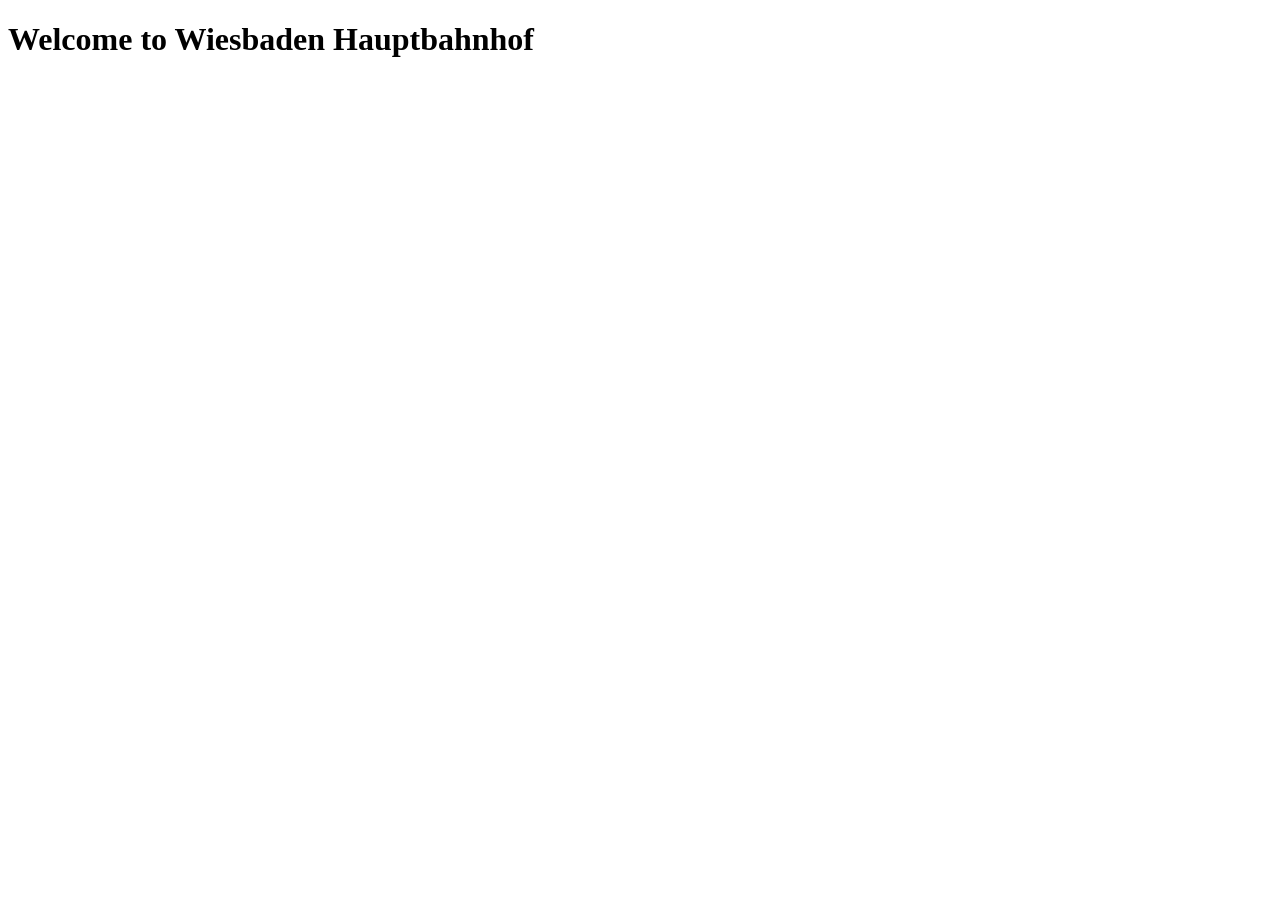
==== index.html @ 52227648 "Dateien" ====
<!DOCTYPE html>
<html lang="en">
<head>
    <meta charset="UTF-8">
    <meta name="viewport" content="width=device-width, initial-scale=1.0">
    <title>Document</title>
</head>
<body>
    <h1>Welcome to Wiesbaden Hauptbahnhof</h1>
</body>
</html>
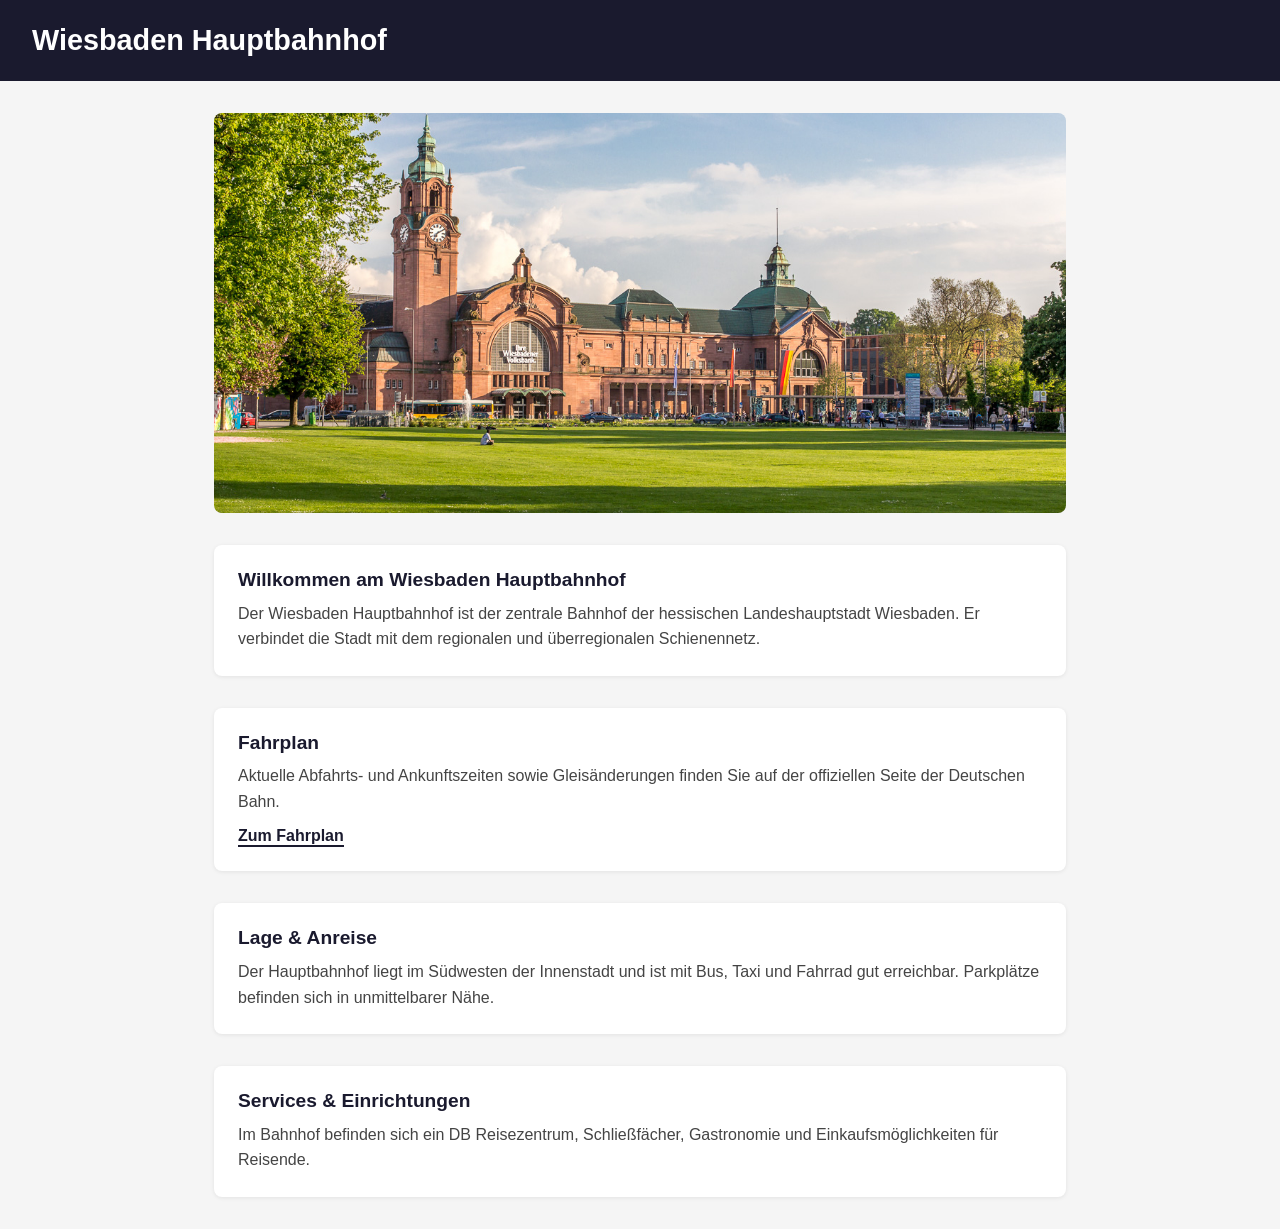
==== commit 541bcb5f: "Struktur, Bild und Styling ergänzt - index.html: Bild eingebunden, saubere Sections, deutsche Texte " ====
--- a/index.html
+++ b/index.html
@@ -1,11 +1,46 @@
 <!DOCTYPE html>
-<html lang="en">
+<html lang="de">
 <head>
     <meta charset="UTF-8">
     <meta name="viewport" content="width=device-width, initial-scale=1.0">
-    <title>Document</title>
+    <title>Wiesbaden Hauptbahnhof</title>
+    <link rel="stylesheet" href="style.css">
 </head>
 <body>
-    <h1>Welcome to Wiesbaden Hauptbahnhof</h1>
+
+    <header>
+        <h1>Wiesbaden Hauptbahnhof</h1>
+    </header>
+
+    <main>
+
+        <section class="hero">
+            <img src="img/BD-HauptbahnhofWiesbaden-20130507-IMG_1754.jpg" alt="Wiesbaden Hauptbahnhof">
+        </section>
+
+        <section class="intro">
+            <h2>Willkommen am Wiesbaden Hauptbahnhof</h2>
+            <p>Der Wiesbaden Hauptbahnhof ist der zentrale Bahnhof der hessischen Landeshauptstadt Wiesbaden. Er verbindet die Stadt mit dem regionalen und überregionalen Schienennetz.</p>
+        </section>
+
+        <section class="info">
+            <h2>Fahrplan</h2>
+            <p>Aktuelle Abfahrts- und Ankunftszeiten sowie Gleisänderungen finden Sie auf der offiziellen Seite der Deutschen Bahn.</p>
+            <a href="https://www.bahn.de">Zum Fahrplan</a>
+        </section>
+
+        <section class="info">
+            <h2>Lage &amp; Anreise</h2>
+            <p>Der Hauptbahnhof liegt im Südwesten der Innenstadt und ist mit Bus, Taxi und Fahrrad gut erreichbar. Parkplätze befinden sich in unmittelbarer Nähe.</p>
+        </section>
+
+        <section class="info">
+            <h2>Services &amp; Einrichtungen</h2>
+            <p>Im Bahnhof befinden sich ein DB Reisezentrum, Schließfächer, Gastronomie und Einkaufsmöglichkeiten für Reisende.</p>
+        </section>
+
+    </main>
+
+    <script src="script.js"></script>
 </body>
-</html>+</html>
--- a/style.css
+++ b/style.css
@@ -0,0 +1,81 @@
+* {
+    margin: 0;
+    padding: 0;
+    box-sizing: border-box;
+}
+
+body {
+    font-family: sans-serif;
+    color: #222;
+    background: #f5f5f5;
+}
+
+header {
+    background: #1a1a2e;
+    color: white;
+    padding: 1.5rem 2rem;
+}
+
+header h1 {
+    font-size: 1.8rem;
+    font-weight: 600;
+}
+
+main {
+    max-width: 900px;
+    margin: 2rem auto;
+    padding: 0 1.5rem;
+    display: flex;
+    flex-direction: column;
+    gap: 2rem;
+}
+
+.hero img {
+    width: 100%;
+    height: 400px;
+    object-fit: cover;
+    border-radius: 8px;
+    display: block;
+}
+
+section.intro,
+section.info {
+    background: white;
+    padding: 1.5rem;
+    border-radius: 8px;
+    box-shadow: 0 1px 4px rgba(0,0,0,0.08);
+}
+
+section h2 {
+    font-size: 1.2rem;
+    margin-bottom: 0.6rem;
+    color: #1a1a2e;
+}
+
+section p {
+    line-height: 1.6;
+    color: #444;
+}
+
+section a {
+    display: inline-block;
+    margin-top: 0.8rem;
+    color: #1a1a2e;
+    font-weight: 600;
+    text-decoration: none;
+    border-bottom: 2px solid #1a1a2e;
+}
+
+section a:hover {
+    opacity: 0.7;
+}
+
+@media (max-width: 600px) {
+    .hero img {
+        height: 220px;
+    }
+
+    header h1 {
+        font-size: 1.3rem;
+    }
+}
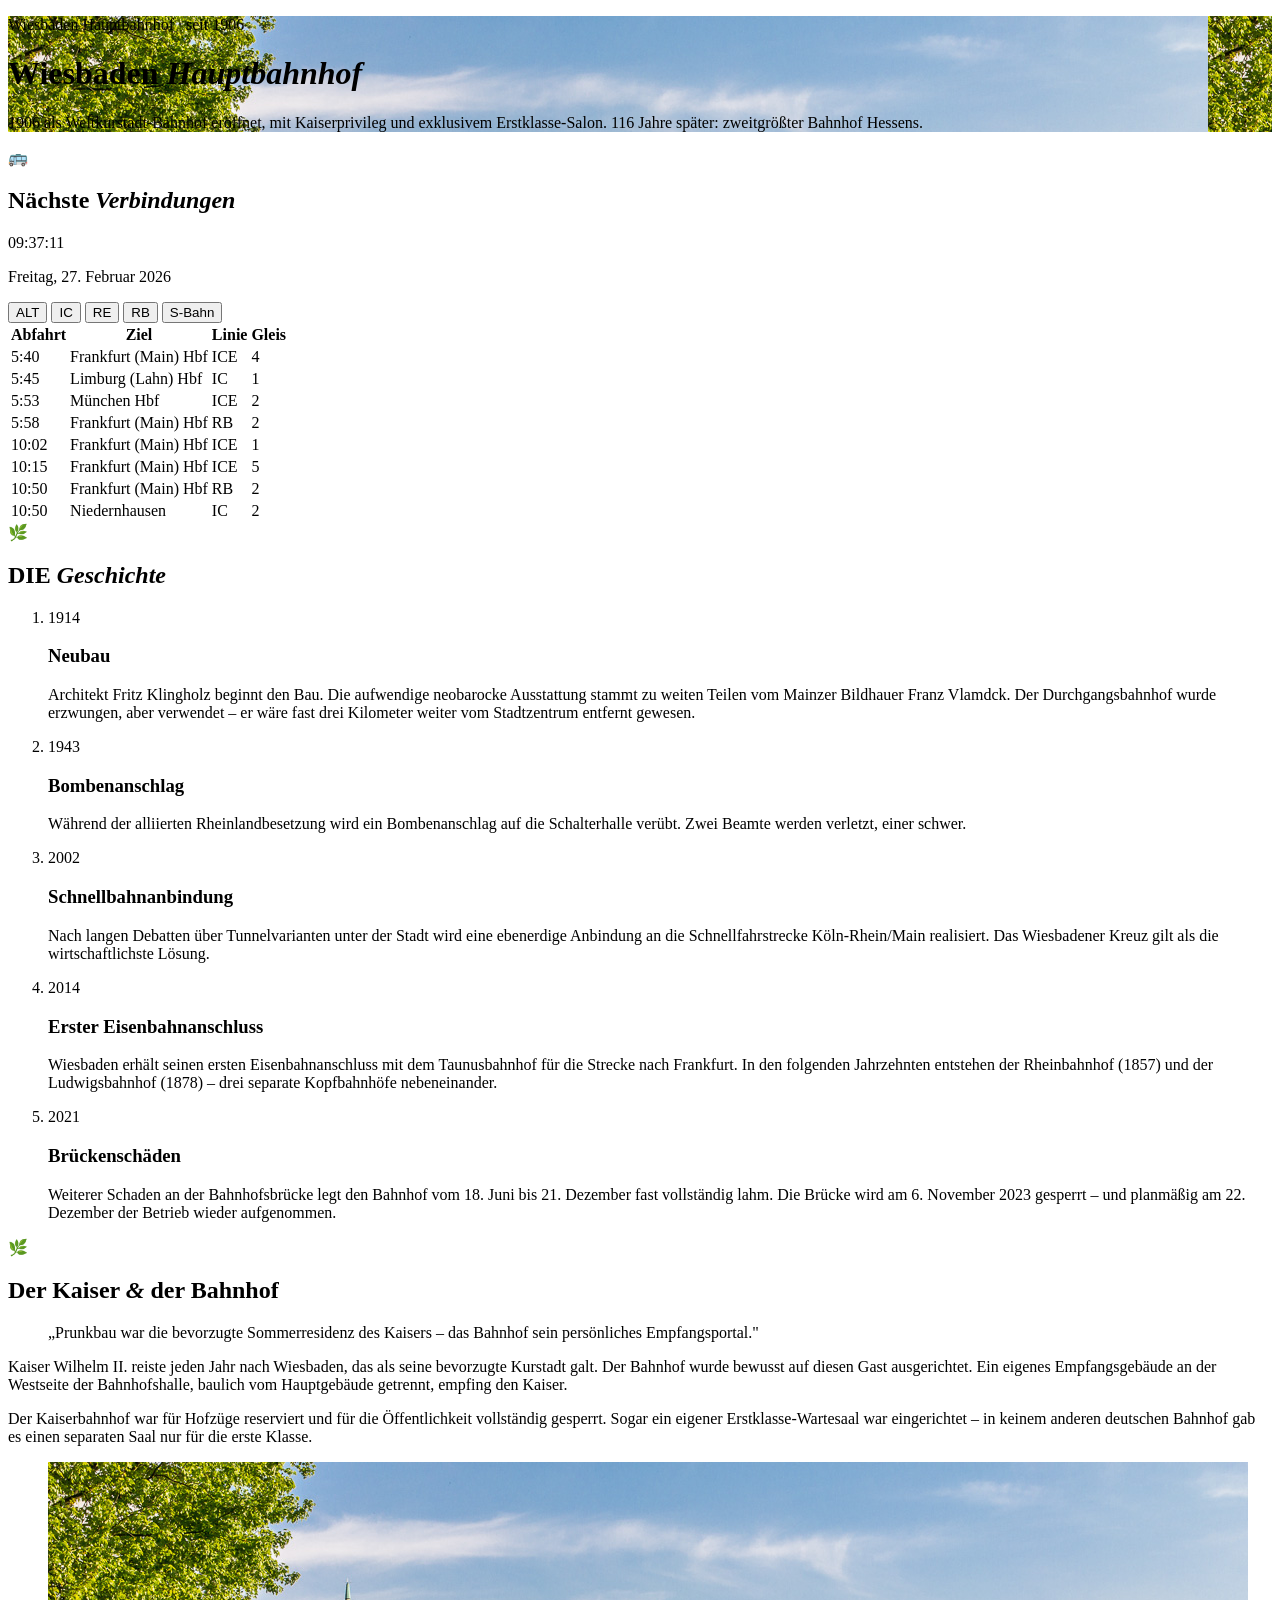
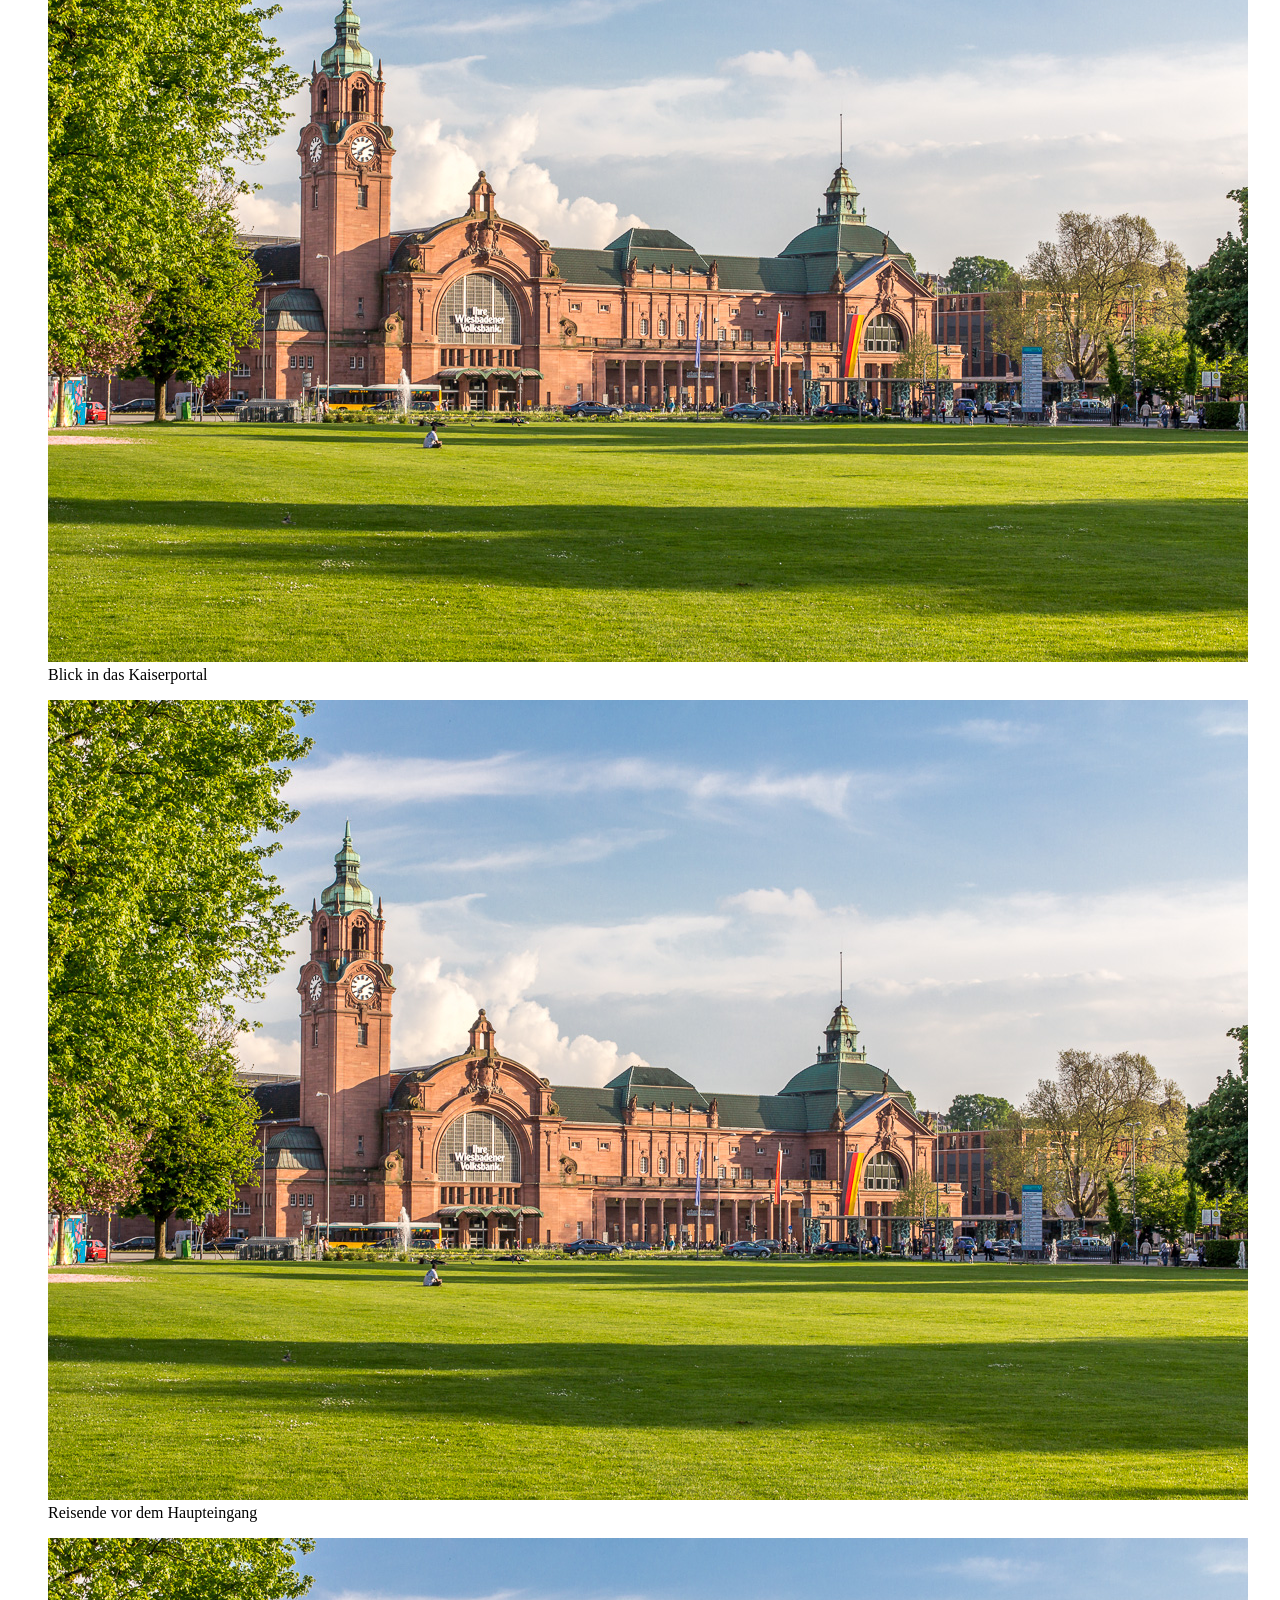
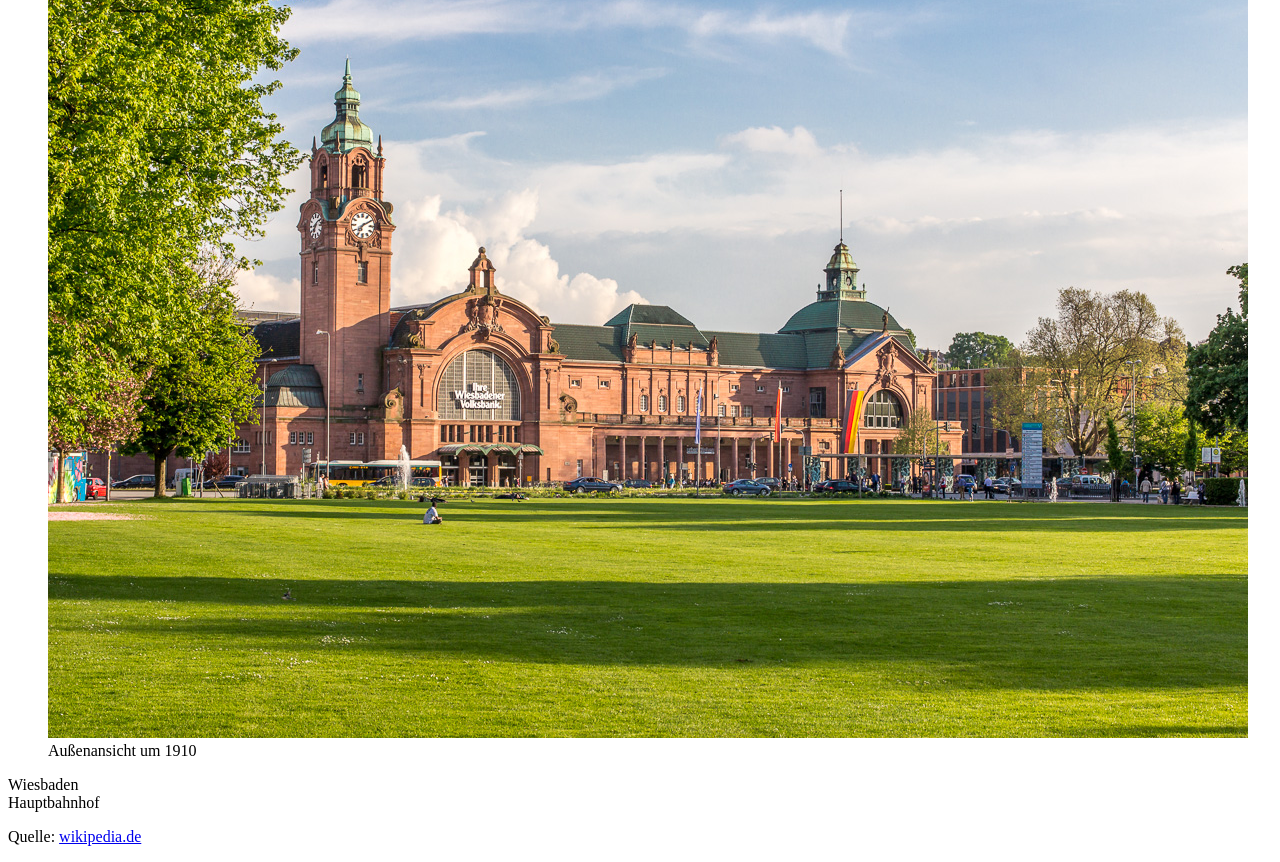
==== commit 34bb7e35: "HTML" ====
--- a/index.html
+++ b/index.html
@@ -8,39 +8,179 @@
 </head>
 <body>
 
-    <header>
-        <h1>Wiesbaden Hauptbahnhof</h1>
+    <!-- Hero -->
+    <header class="hero" style="background-image: url('img/BD-HauptbahnhofWiesbaden-20130507-IMG_1754.jpg');">
+        <p class="hero__label">Wiesbaden Hauptbahnhof · seit 1906</p>
+        <h1>Wiesbaden <em>Hauptbahnhof</em></h1>
+        <p class="hero__subtitle">1906 als Weltkurstadt-Bahnhof eröffnet, mit Kaiserprivileg und exklusivem Erstklasse-Salon. 116 Jahre später: zweitgrößter Bahnhof Hessens.</p>
     </header>
 
     <main>
 
-        <section class="hero">
-            <img src="img/BD-HauptbahnhofWiesbaden-20130507-IMG_1754.jpg" alt="Wiesbaden Hauptbahnhof">
+        <!-- Nächste Verbindungen -->
+        <section class="connections">
+            <div class="connections__header">
+                <div class="connections__title-group">
+                    <span class="connections__icon" aria-hidden="true">🚌</span>
+                    <h2>Nächste <em>Verbindungen</em></h2>
+                </div>
+                <time class="connections__time">09:37:11</time>
+            </div>
+
+            <div class="connections__meta">
+                <p class="connections__date">Freitag, 27. Februar 2026</p>
+                <nav class="connections__filter" aria-label="Zugtyp-Filter">
+                    <button>ALT</button>
+                    <button>IC</button>
+                    <button>RE</button>
+                    <button>RB</button>
+                    <button>S-Bahn</button>
+                </nav>
+            </div>
+
+            <table>
+                <thead>
+                    <tr>
+                        <th scope="col">Abfahrt</th>
+                        <th scope="col">Ziel</th>
+                        <th scope="col">Linie</th>
+                        <th scope="col">Gleis</th>
+                    </tr>
+                </thead>
+                <tbody>
+                    <tr>
+                        <td>5:40</td>
+                        <td>Frankfurt (Main) Hbf</td>
+                        <td><span class="badge badge--ice">ICE</span></td>
+                        <td>4</td>
+                    </tr>
+                    <tr>
+                        <td>5:45</td>
+                        <td>Limburg (Lahn) Hbf</td>
+                        <td><span class="badge badge--ic">IC</span></td>
+                        <td>1</td>
+                    </tr>
+                    <tr>
+                        <td>5:53</td>
+                        <td>München Hbf</td>
+                        <td><span class="badge badge--ice">ICE</span></td>
+                        <td>2</td>
+                    </tr>
+                    <tr>
+                        <td>5:58</td>
+                        <td>Frankfurt (Main) Hbf</td>
+                        <td><span class="badge badge--rb">RB</span></td>
+                        <td>2</td>
+                    </tr>
+                    <tr>
+                        <td>10:02</td>
+                        <td>Frankfurt (Main) Hbf</td>
+                        <td><span class="badge badge--ice">ICE</span></td>
+                        <td>1</td>
+                    </tr>
+                    <tr>
+                        <td>10:15</td>
+                        <td>Frankfurt (Main) Hbf</td>
+                        <td><span class="badge badge--ice">ICE</span></td>
+                        <td>5</td>
+                    </tr>
+                    <tr>
+                        <td>10:50</td>
+                        <td>Frankfurt (Main) Hbf</td>
+                        <td><span class="badge badge--rb">RB</span></td>
+                        <td>2</td>
+                    </tr>
+                    <tr>
+                        <td>10:50</td>
+                        <td>Niedernhausen</td>
+                        <td><span class="badge badge--ic">IC</span></td>
+                        <td>2</td>
+                    </tr>
+                </tbody>
+            </table>
         </section>
 
-        <section class="intro">
-            <h2>Willkommen am Wiesbaden Hauptbahnhof</h2>
-            <p>Der Wiesbaden Hauptbahnhof ist der zentrale Bahnhof der hessischen Landeshauptstadt Wiesbaden. Er verbindet die Stadt mit dem regionalen und überregionalen Schienennetz.</p>
+        <!-- Geschichte -->
+        <section class="history">
+            <span class="section__icon" aria-hidden="true">🌿</span>
+            <h2>DIE <em>Geschichte</em></h2>
+
+            <ol class="timeline">
+                <li class="timeline__item">
+                    <span class="timeline__year">1914</span>
+                    <div class="timeline__content">
+                        <h3>Neubau</h3>
+                        <p>Architekt Fritz Klingholz beginnt den Bau. Die aufwendige neobarocke Ausstattung stammt zu weiten Teilen vom Mainzer Bildhauer Franz Vlamdck. Der Durchgangsbahnhof wurde erzwungen, aber verwendet – er wäre fast drei Kilometer weiter vom Stadtzentrum entfernt gewesen.</p>
+                    </div>
+                </li>
+                <li class="timeline__item">
+                    <span class="timeline__year">1943</span>
+                    <div class="timeline__content">
+                        <h3>Bombenanschlag</h3>
+                        <p>Während der alliierten Rheinlandbesetzung wird ein Bombenanschlag auf die Schalterhalle verübt. Zwei Beamte werden verletzt, einer schwer.</p>
+                    </div>
+                </li>
+                <li class="timeline__item">
+                    <span class="timeline__year">2002</span>
+                    <div class="timeline__content">
+                        <h3>Schnellbahnanbindung</h3>
+                        <p>Nach langen Debatten über Tunnelvarianten unter der Stadt wird eine ebenerdige Anbindung an die Schnellfahrstrecke Köln-Rhein/Main realisiert. Das Wiesbadener Kreuz gilt als die wirtschaftlichste Lösung.</p>
+                    </div>
+                </li>
+                <li class="timeline__item">
+                    <span class="timeline__year">2014</span>
+                    <div class="timeline__content">
+                        <h3>Erster Eisenbahnanschluss</h3>
+                        <p>Wiesbaden erhält seinen ersten Eisenbahnanschluss mit dem Taunusbahnhof für die Strecke nach Frankfurt. In den folgenden Jahrzehnten entstehen der Rheinbahnhof (1857) und der Ludwigsbahnhof (1878) – drei separate Kopfbahnhöfe nebeneinander.</p>
+                    </div>
+                </li>
+                <li class="timeline__item">
+                    <span class="timeline__year">2021</span>
+                    <div class="timeline__content">
+                        <h3>Brückenschäden</h3>
+                        <p>Weiterer Schaden an der Bahnhofsbrücke legt den Bahnhof vom 18. Juni bis 21. Dezember fast vollständig lahm. Die Brücke wird am 6. November 2023 gesperrt – und planmäßig am 22. Dezember der Betrieb wieder aufgenommen.</p>
+                    </div>
+                </li>
+            </ol>
         </section>
 
-        <section class="info">
-            <h2>Fahrplan</h2>
-            <p>Aktuelle Abfahrts- und Ankunftszeiten sowie Gleisänderungen finden Sie auf der offiziellen Seite der Deutschen Bahn.</p>
-            <a href="https://www.bahn.de">Zum Fahrplan</a>
-        </section>
+        <!-- Der Kaiser & der Bahnhof -->
+        <section class="kaiser">
+            <span class="section__icon" aria-hidden="true">🌿</span>
+            <h2>Der Kaiser <em>&amp;</em> der Bahnhof</h2>
 
-        <section class="info">
-            <h2>Lage &amp; Anreise</h2>
-            <p>Der Hauptbahnhof liegt im Südwesten der Innenstadt und ist mit Bus, Taxi und Fahrrad gut erreichbar. Parkplätze befinden sich in unmittelbarer Nähe.</p>
-        </section>
+            <blockquote>
+                <p>„Prunkbau war die bevorzugte Sommerresidenz des Kaisers – das Bahnhof sein persönliches Empfangsportal."</p>
+            </blockquote>
 
-        <section class="info">
-            <h2>Services &amp; Einrichtungen</h2>
-            <p>Im Bahnhof befinden sich ein DB Reisezentrum, Schließfächer, Gastronomie und Einkaufsmöglichkeiten für Reisende.</p>
+            <div class="kaiser__text">
+                <p>Kaiser Wilhelm II. reiste jeden Jahr nach Wiesbaden, das als seine bevorzugte Kurstadt galt. Der Bahnhof wurde bewusst auf diesen Gast ausgerichtet. Ein eigenes Empfangsgebäude an der Westseite der Bahnhofshalle, baulich vom Hauptgebäude getrennt, empfing den Kaiser.</p>
+                <p>Der Kaiserbahnhof war für Hofzüge reserviert und für die Öffentlichkeit vollständig gesperrt. Sogar ein eigener Erstklasse-Wartesaal war eingerichtet – in keinem anderen deutschen Bahnhof gab es einen separaten Saal nur für die erste Klasse.</p>
+            </div>
+
+            <div class="kaiser__images">
+                <figure>
+                    <img src="img/BD-HauptbahnhofWiesbaden-20130507-IMG_1754.jpg" alt="Historische Aufnahme des Bahnhofs">
+                    <figcaption>Blick in das Kaiserportal</figcaption>
+                </figure>
+                <figure>
+                    <img src="img/BD-HauptbahnhofWiesbaden-20130507-IMG_1754.jpg" alt="Historische Aufnahme mit Reisenden">
+                    <figcaption>Reisende vor dem Haupteingang</figcaption>
+                </figure>
+                <figure>
+                    <img src="img/BD-HauptbahnhofWiesbaden-20130507-IMG_1754.jpg" alt="Außenansicht historisch">
+                    <figcaption>Außenansicht um 1910</figcaption>
+                </figure>
+            </div>
         </section>
 
     </main>
 
+    <footer>
+        <p>Wiesbaden<br>Hauptbahnhof</p>
+        <p>Quelle: <a href="https://de.wikipedia.org">wikipedia.de</a></p>
+    </footer>
+
     <script src="script.js"></script>
 </body>
 </html>
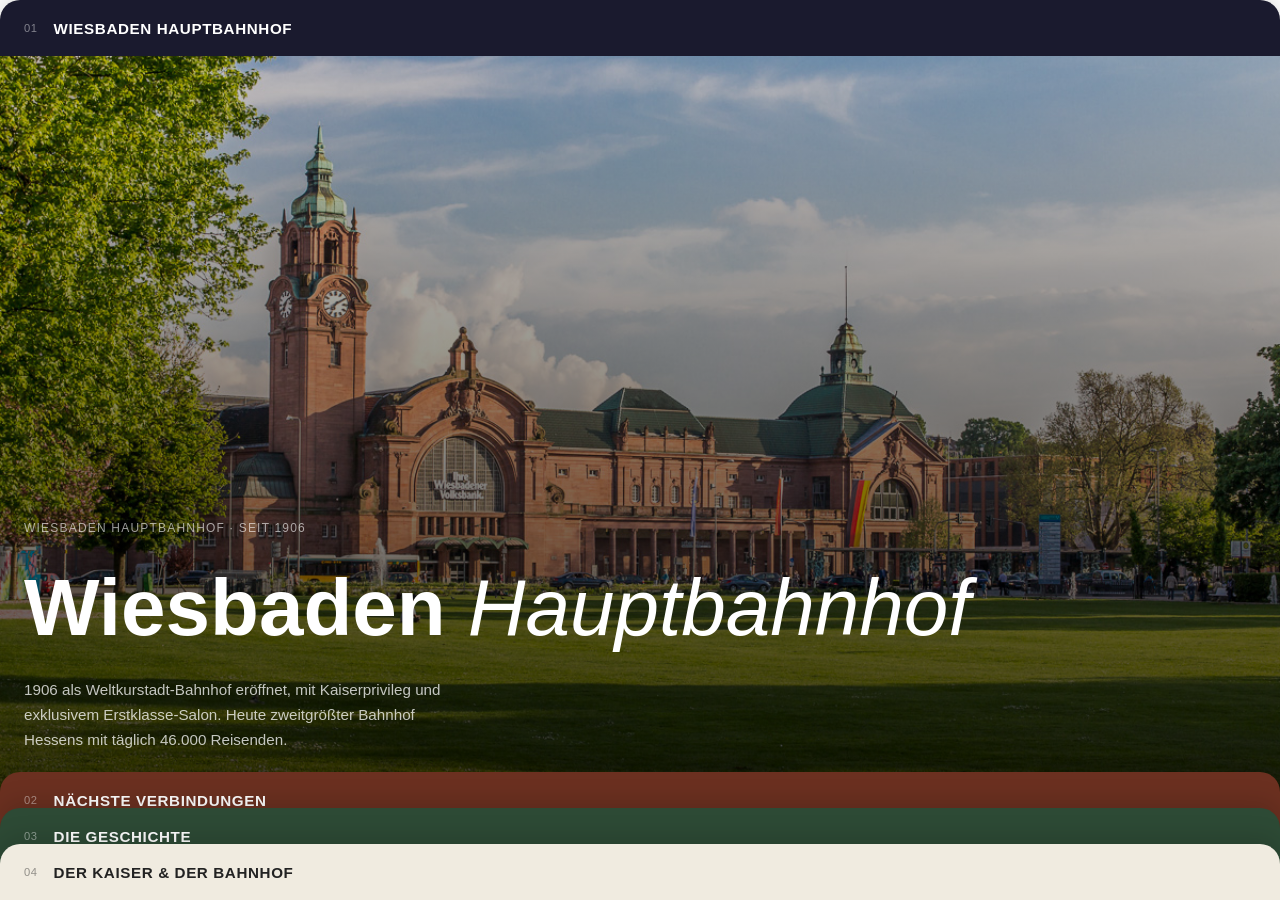
==== commit f6f87832: "Stacked Card Navigation mit Wiesbaden-Inhalt - Stacked Card UI: 4 Sections, animiert, scroll/swipe/k" ====
--- a/index.html
+++ b/index.html
@@ -8,43 +8,49 @@
 </head>
 <body>
 
-    <!-- Hero -->
-    <header class="hero" style="background-image: url('img/BD-HauptbahnhofWiesbaden-20130507-IMG_1754.jpg');">
-        <p class="hero__label">Wiesbaden Hauptbahnhof · seit 1906</p>
-        <h1>Wiesbaden <em>Hauptbahnhof</em></h1>
-        <p class="hero__subtitle">1906 als Weltkurstadt-Bahnhof eröffnet, mit Kaiserprivileg und exklusivem Erstklasse-Salon. 116 Jahre später: zweitgrößter Bahnhof Hessens.</p>
-    </header>
-
-    <main>
-
-        <!-- Nächste Verbindungen -->
-        <section class="connections">
-            <div class="connections__header">
-                <div class="connections__title-group">
-                    <span class="connections__icon" aria-hidden="true">🚌</span>
-                    <h2>Nächste <em>Verbindungen</em></h2>
-                </div>
-                <time class="connections__time">09:37:11</time>
-            </div>
-
-            <div class="connections__meta">
-                <p class="connections__date">Freitag, 27. Februar 2026</p>
-                <nav class="connections__filter" aria-label="Zugtyp-Filter">
-                    <button>ALT</button>
-                    <button>IC</button>
-                    <button>RE</button>
-                    <button>RB</button>
-                    <button>S-Bahn</button>
+<div class="stack" id="stack">
+
+    <!-- 01 Hero -->
+    <article class="card card--1">
+        <button class="card__tab">
+            <span class="card__num">01</span>
+            <span class="card__name">Wiesbaden Hauptbahnhof</span>
+        </button>
+        <div class="card__body hero" style="background-image: url('img/BD-HauptbahnhofWiesbaden-20130507-IMG_1754.jpg');">
+            <p class="hero__label">Wiesbaden Hauptbahnhof · seit 1906</p>
+            <h1>Wiesbaden <em>Hauptbahnhof</em></h1>
+            <p class="hero__sub">1906 als Weltkurstadt-Bahnhof eröffnet, mit Kaiserprivileg und exklusivem Erstklasse-Salon. Heute zweitgrößter Bahnhof Hessens mit täglich 46.000 Reisenden.</p>
+        </div>
+    </article>
+
+    <!-- 02 Nächste Verbindungen -->
+    <article class="card card--2">
+        <button class="card__tab">
+            <span class="card__num">02</span>
+            <span class="card__name">Nächste Verbindungen</span>
+        </button>
+        <div class="card__body">
+            <div class="connections-header">
+                <h2>Nächste <em>Verbindungen</em></h2>
+                <time class="clock">09:37:11</time>
+            </div>
+            <div class="connections-meta">
+                <p class="date">Freitag, 27. Februar 2026</p>
+                <nav class="filter">
+                    <button class="filter__btn active">Alle</button>
+                    <button class="filter__btn">IC</button>
+                    <button class="filter__btn">RE</button>
+                    <button class="filter__btn">RB</button>
+                    <button class="filter__btn">S-Bahn</button>
                 </nav>
             </div>
-
-            <table>
+            <table class="timetable">
                 <thead>
                     <tr>
-                        <th scope="col">Abfahrt</th>
-                        <th scope="col">Ziel</th>
-                        <th scope="col">Linie</th>
-                        <th scope="col">Gleis</th>
+                        <th>Abfahrt</th>
+                        <th>Ziel</th>
+                        <th>Linie</th>
+                        <th>Gleis</th>
                     </tr>
                 </thead>
                 <tbody>
@@ -98,19 +104,37 @@
                     </tr>
                 </tbody>
             </table>
-        </section>
-
-        <!-- Geschichte -->
-        <section class="history">
-            <span class="section__icon" aria-hidden="true">🌿</span>
+        </div>
+    </article>
+
+    <!-- 03 Geschichte -->
+    <article class="card card--3">
+        <button class="card__tab">
+            <span class="card__num">03</span>
+            <span class="card__name">DIE Geschichte</span>
+        </button>
+        <div class="card__body">
             <h2>DIE <em>Geschichte</em></h2>
-
             <ol class="timeline">
                 <li class="timeline__item">
-                    <span class="timeline__year">1914</span>
+                    <span class="timeline__year">1840</span>
+                    <div class="timeline__content">
+                        <h3>Die ersten Bahnhöfe</h3>
+                        <p>Wiesbaden erhält seinen ersten Eisenbahnanschluss mit dem Taunusbahnhof. In den folgenden Jahrzehnten entstehen der Rheinbahnhof (1857) und der Ludwigsbahnhof (1878) — drei separate Kopfbahnhöfe nebeneinander.</p>
+                    </div>
+                </li>
+                <li class="timeline__item">
+                    <span class="timeline__year">1904</span>
                     <div class="timeline__content">
                         <h3>Neubau</h3>
-                        <p>Architekt Fritz Klingholz beginnt den Bau. Die aufwendige neobarocke Ausstattung stammt zu weiten Teilen vom Mainzer Bildhauer Franz Vlamdck. Der Durchgangsbahnhof wurde erzwungen, aber verwendet – er wäre fast drei Kilometer weiter vom Stadtzentrum entfernt gewesen.</p>
+                        <p>Architekt Fritz Klingholz beginnt den Bau. Die aufwendige neobarocke Ausstattung verbindet wilhelminischen Neobarock mit Anklängen an den Jugendstil. Der Durchgangsbahnhof wurde erzwungen — er wäre fast drei Kilometer weiter vom Stadtzentrum entfernt gewesen.</p>
+                    </div>
+                </li>
+                <li class="timeline__item">
+                    <span class="timeline__year">1906</span>
+                    <div class="timeline__content">
+                        <h3>Eröffnung</h3>
+                        <p>Am 15. November 1906 wird der Bahnhof eröffnet. Der erste planmäßige Zug fährt um 2:23 Uhr nachts ein. Der Bau löst die drei bisherigen Wiesbadener Bahnhöfe ab.</p>
                     </div>
                 </li>
                 <li class="timeline__item">
@@ -124,63 +148,56 @@
                     <span class="timeline__year">2002</span>
                     <div class="timeline__content">
                         <h3>Schnellbahnanbindung</h3>
-                        <p>Nach langen Debatten über Tunnelvarianten unter der Stadt wird eine ebenerdige Anbindung an die Schnellfahrstrecke Köln-Rhein/Main realisiert. Das Wiesbadener Kreuz gilt als die wirtschaftlichste Lösung.</p>
-                    </div>
-                </li>
-                <li class="timeline__item">
-                    <span class="timeline__year">2014</span>
-                    <div class="timeline__content">
-                        <h3>Erster Eisenbahnanschluss</h3>
-                        <p>Wiesbaden erhält seinen ersten Eisenbahnanschluss mit dem Taunusbahnhof für die Strecke nach Frankfurt. In den folgenden Jahrzehnten entstehen der Rheinbahnhof (1857) und der Ludwigsbahnhof (1878) – drei separate Kopfbahnhöfe nebeneinander.</p>
+                        <p>Nach langen Debatten über Tunnelvarianten unter der Stadt wird eine ebenerdige Anbindung an die Schnellfahrstrecke Köln–Rhein/Main realisiert. Das Wiesbadener Kreuz gilt als die wirtschaftlichste Lösung.</p>
                     </div>
                 </li>
                 <li class="timeline__item">
                     <span class="timeline__year">2021</span>
                     <div class="timeline__content">
                         <h3>Brückenschäden</h3>
-                        <p>Weiterer Schaden an der Bahnhofsbrücke legt den Bahnhof vom 18. Juni bis 21. Dezember fast vollständig lahm. Die Brücke wird am 6. November 2023 gesperrt – und planmäßig am 22. Dezember der Betrieb wieder aufgenommen.</p>
+                        <p>Schäden an der Bahnhofsbrücke legen den Bahnhof vom 18. Juni bis 21. Dezember fast vollständig lahm. Am 22. Dezember wird der Betrieb planmäßig wieder aufgenommen.</p>
                     </div>
                 </li>
             </ol>
-        </section>
-
-        <!-- Der Kaiser & der Bahnhof -->
-        <section class="kaiser">
-            <span class="section__icon" aria-hidden="true">🌿</span>
+        </div>
+    </article>
+
+    <!-- 04 Kaiser -->
+    <article class="card card--4">
+        <button class="card__tab">
+            <span class="card__num">04</span>
+            <span class="card__name">Der Kaiser &amp; der Bahnhof</span>
+        </button>
+        <div class="card__body">
             <h2>Der Kaiser <em>&amp;</em> der Bahnhof</h2>
-
             <blockquote>
-                <p>„Prunkbau war die bevorzugte Sommerresidenz des Kaisers – das Bahnhof sein persönliches Empfangsportal."</p>
+                „Kaiser Wilhelm II. hatte sich sehr um die Gestaltung des Bahnhofs bemüht."
+                <cite>— Bernhard Hager, Wiesbadener Historiker</cite>
             </blockquote>
-
             <div class="kaiser__text">
-                <p>Kaiser Wilhelm II. reiste jeden Jahr nach Wiesbaden, das als seine bevorzugte Kurstadt galt. Der Bahnhof wurde bewusst auf diesen Gast ausgerichtet. Ein eigenes Empfangsgebäude an der Westseite der Bahnhofshalle, baulich vom Hauptgebäude getrennt, empfing den Kaiser.</p>
-                <p>Der Kaiserbahnhof war für Hofzüge reserviert und für die Öffentlichkeit vollständig gesperrt. Sogar ein eigener Erstklasse-Wartesaal war eingerichtet – in keinem anderen deutschen Bahnhof gab es einen separaten Saal nur für die erste Klasse.</p>
-            </div>
-
+                <p>Kaiser Wilhelm II. reiste alljährlich im Mai nach Wiesbaden, das als seine bevorzugte Kurstadt galt. Der Bahnhof wurde bewusst auf diesen Gast ausgerichtet. Die roten und grünen Ziegel auf dem Dach gehen auf die persönlichen Ideen des Kaisers zurück.</p>
+                <p>Für Kaiser und Adel wurde ein eigenes „Kaisergleis" (heutiges Gleis 1) errichtet. Neben Gleis 1 befand sich der Kaiserpavillon, wo die höchsten Herrschaften auf ihre Züge warteten. Der Pavillon wurde im Zweiten Weltkrieg zerstört — die Fassade ist am Gleis noch gut zu erkennen.</p>
+            </div>
             <div class="kaiser__images">
                 <figure>
-                    <img src="img/BD-HauptbahnhofWiesbaden-20130507-IMG_1754.jpg" alt="Historische Aufnahme des Bahnhofs">
-                    <figcaption>Blick in das Kaiserportal</figcaption>
+                    <img src="img/BD-HauptbahnhofWiesbaden-20130507-IMG_1754.jpg" alt="Wiesbaden Hauptbahnhof Außenansicht">
+                    <figcaption>Außenansicht des Bahnhofs</figcaption>
                 </figure>
                 <figure>
-                    <img src="img/BD-HauptbahnhofWiesbaden-20130507-IMG_1754.jpg" alt="Historische Aufnahme mit Reisenden">
-                    <figcaption>Reisende vor dem Haupteingang</figcaption>
+                    <img src="img/BD-HauptbahnhofWiesbaden-20130507-IMG_1754.jpg" alt="Wiesbaden Hauptbahnhof historisch">
+                    <figcaption>Historische Aufnahme um 1910</figcaption>
                 </figure>
                 <figure>
-                    <img src="img/BD-HauptbahnhofWiesbaden-20130507-IMG_1754.jpg" alt="Außenansicht historisch">
-                    <figcaption>Außenansicht um 1910</figcaption>
+                    <img src="img/BD-HauptbahnhofWiesbaden-20130507-IMG_1754.jpg" alt="Kaiserpavillon">
+                    <figcaption>Der Kaiserpavillon an Gleis 1</figcaption>
                 </figure>
             </div>
-        </section>
-
-    </main>
-
-    <footer>
-        <p>Wiesbaden<br>Hauptbahnhof</p>
-        <p>Quelle: <a href="https://de.wikipedia.org">wikipedia.de</a></p>
-    </footer>
-
-    <script src="script.js"></script>
+            <p class="source">Quelle: <a href="https://de.wikipedia.org/wiki/Wiesbaden_Hauptbahnhof" target="_blank">Wikipedia – Wiesbaden Hauptbahnhof</a></p>
+        </div>
+    </article>
+
+</div>
+
+<script src="script.js"></script>
 </body>
 </html>
--- a/style.css
+++ b/style.css
@@ -0,0 +1,393 @@
+*, *::before, *::after {
+    box-sizing: border-box;
+    margin: 0;
+    padding: 0;
+}
+
+:root {
+    --tab-h: 56px;
+    --radius: 20px;
+}
+
+body {
+    height: 100svh;
+    overflow: hidden;
+    font-family: 'Helvetica Neue', Helvetica, Arial, sans-serif;
+}
+
+/* ── Stack container ── */
+.stack {
+    position: relative;
+    height: 100svh;
+    overflow: hidden;
+}
+
+/* ── Card base ── */
+.card {
+    position: absolute;
+    left: 0;
+    right: 0;
+    border-radius: var(--radius) var(--radius) 0 0;
+    overflow: hidden;
+    box-shadow: 0 -6px 24px rgba(0, 0, 0, 0.15);
+}
+
+/* Card colors */
+.card--1 { background: #1a1a2e; color: #fff; }
+.card--2 { background: #6b3020; color: #fff; }
+.card--3 { background: #2d4a35; color: #fff; }
+.card--4 { background: #f0ebe0; color: #222; }
+
+/* ── Tab ── */
+.card__tab {
+    display: flex;
+    align-items: center;
+    gap: 1rem;
+    height: var(--tab-h);
+    width: 100%;
+    padding: 0 1.5rem;
+    background: transparent;
+    border: none;
+    cursor: pointer;
+    color: inherit;
+    font-family: inherit;
+    text-align: left;
+}
+
+.card__num {
+    font-size: 0.7rem;
+    opacity: 0.45;
+    font-variant-numeric: tabular-nums;
+    letter-spacing: 0.05em;
+}
+
+.card__name {
+    font-size: 0.95rem;
+    font-weight: 600;
+    letter-spacing: 0.04em;
+    text-transform: uppercase;
+}
+
+/* ── Body ── */
+.card__body {
+    height: calc(100% - var(--tab-h));
+    overflow-y: auto;
+    padding: 2rem 1.5rem 3rem;
+    display: flex;
+    flex-direction: column;
+    gap: 1.2rem;
+}
+
+/* ── Typography ── */
+h1 {
+    font-size: clamp(2.2rem, 9vw, 5rem);
+    line-height: 1.05;
+    font-weight: 800;
+}
+
+h2 {
+    font-size: clamp(1.8rem, 7vw, 3.5rem);
+    line-height: 1.1;
+    font-weight: 800;
+}
+
+h1 em, h2 em {
+    font-style: italic;
+    font-weight: 300;
+}
+
+.lead {
+    font-size: 1.1rem;
+    opacity: 0.75;
+}
+
+p {
+    line-height: 1.65;
+    opacity: 0.8;
+    max-width: 55ch;
+}
+
+/* ── Projects ── */
+.projects {
+    list-style: none;
+    display: flex;
+    flex-direction: column;
+    gap: 1.5rem;
+    margin-top: 0.5rem;
+}
+
+.project {
+    border-top: 1px solid rgba(255, 255, 255, 0.15);
+    padding-top: 1.5rem;
+    display: flex;
+    flex-direction: column;
+    gap: 0.4rem;
+}
+
+.project h3 {
+    font-size: 1rem;
+    font-weight: 700;
+}
+
+.tags {
+    display: flex;
+    flex-wrap: wrap;
+    gap: 0.4rem;
+    margin-top: 0.4rem;
+}
+
+.tag {
+    padding: 0.2rem 0.65rem;
+    border: 1px solid rgba(255, 255, 255, 0.3);
+    border-radius: 100px;
+    font-size: 0.7rem;
+    letter-spacing: 0.05em;
+}
+
+/* ── Skills ── */
+.skills {
+    list-style: none;
+    display: flex;
+    flex-direction: column;
+}
+
+.skills li {
+    padding: 0.9rem 0;
+    border-bottom: 1px solid rgba(0, 0, 0, 0.1);
+    font-size: 1rem;
+    font-weight: 500;
+}
+
+/* ── Hero ── */
+.card__body.hero {
+    background-size: cover;
+    background-position: center;
+    position: relative;
+    justify-content: flex-end;
+    padding-bottom: 2.5rem;
+}
+
+.card__body.hero::before {
+    content: '';
+    position: absolute;
+    inset: 0;
+    background: linear-gradient(to bottom, rgba(0,0,0,0.2) 0%, rgba(0,0,0,0.7) 100%);
+}
+
+.card__body.hero > * {
+    position: relative;
+    z-index: 1;
+}
+
+.hero__label {
+    font-size: 0.75rem;
+    letter-spacing: 0.1em;
+    text-transform: uppercase;
+    opacity: 0.6;
+    margin-bottom: 0.5rem;
+}
+
+.hero__sub {
+    font-size: 0.95rem;
+    opacity: 0.75;
+    max-width: 50ch;
+    margin-top: 0.5rem;
+}
+
+/* ── Connections ── */
+.connections-header {
+    display: flex;
+    justify-content: space-between;
+    align-items: flex-start;
+    gap: 1rem;
+}
+
+.clock {
+    font-size: 1.8rem;
+    font-weight: 700;
+    font-variant-numeric: tabular-nums;
+    white-space: nowrap;
+}
+
+.connections-meta {
+    display: flex;
+    justify-content: space-between;
+    align-items: center;
+    gap: 1rem;
+    flex-wrap: wrap;
+}
+
+.date {
+    font-size: 0.75rem;
+    text-transform: uppercase;
+    letter-spacing: 0.08em;
+    opacity: 0.6;
+}
+
+.filter {
+    display: flex;
+    gap: 0.4rem;
+    flex-wrap: wrap;
+}
+
+.filter__btn {
+    background: transparent;
+    border: 1px solid rgba(255,255,255,0.3);
+    color: inherit;
+    padding: 0.2rem 0.6rem;
+    border-radius: 4px;
+    font-size: 0.7rem;
+    cursor: pointer;
+    font-family: inherit;
+    letter-spacing: 0.05em;
+}
+
+.filter__btn.active {
+    background: rgba(255,255,255,0.15);
+}
+
+.timetable {
+    width: 100%;
+    border-collapse: collapse;
+    font-size: 0.9rem;
+}
+
+.timetable th {
+    text-align: left;
+    font-size: 0.7rem;
+    text-transform: uppercase;
+    letter-spacing: 0.08em;
+    opacity: 0.5;
+    padding: 0.5rem 0.5rem 0.8rem;
+    font-weight: 500;
+}
+
+.timetable td {
+    padding: 0.7rem 0.5rem;
+    border-top: 1px solid rgba(255,255,255,0.1);
+}
+
+.badge {
+    display: inline-block;
+    padding: 0.15rem 0.5rem;
+    border-radius: 3px;
+    font-size: 0.7rem;
+    font-weight: 700;
+    letter-spacing: 0.05em;
+}
+
+.badge--ice { background: #cc2222; color: #fff; }
+.badge--ic  { background: #2255cc; color: #fff; }
+.badge--rb  { background: #cc6600; color: #fff; }
+
+/* ── Timeline ── */
+.timeline {
+    list-style: none;
+    border-left: 2px solid rgba(255,255,255,0.25);
+    padding-left: 1.5rem;
+    display: flex;
+    flex-direction: column;
+    gap: 2rem;
+    margin-top: 0.5rem;
+}
+
+.timeline__item {
+    position: relative;
+}
+
+.timeline__item::before {
+    content: '';
+    position: absolute;
+    left: -1.85rem;
+    top: 0.35rem;
+    width: 8px;
+    height: 8px;
+    border-radius: 50%;
+    background: currentColor;
+    opacity: 0.6;
+}
+
+.timeline__year {
+    display: block;
+    font-size: 0.75rem;
+    font-weight: 700;
+    letter-spacing: 0.1em;
+    opacity: 0.55;
+    margin-bottom: 0.3rem;
+}
+
+.timeline__content h3 {
+    font-size: 1rem;
+    font-weight: 700;
+    margin-bottom: 0.4rem;
+}
+
+/* ── Kaiser ── */
+.kaiser__text {
+    display: flex;
+    flex-direction: column;
+    gap: 1rem;
+}
+
+.kaiser__images {
+    display: grid;
+    grid-template-columns: repeat(3, 1fr);
+    gap: 0.75rem;
+    margin-top: 0.5rem;
+}
+
+.kaiser__images figure img {
+    width: 100%;
+    aspect-ratio: 1;
+    object-fit: cover;
+    display: block;
+    border-radius: 4px;
+    filter: sepia(0.4) contrast(0.9);
+}
+
+.kaiser__images figcaption {
+    font-size: 0.7rem;
+    opacity: 0.55;
+    margin-top: 0.3rem;
+    line-height: 1.3;
+}
+
+blockquote {
+    border-left: 3px solid rgba(0,0,0,0.2);
+    padding-left: 1rem;
+    font-style: italic;
+    opacity: 0.8;
+}
+
+blockquote cite {
+    display: block;
+    font-size: 0.75rem;
+    font-style: normal;
+    margin-top: 0.4rem;
+    opacity: 0.6;
+}
+
+.source {
+    font-size: 0.75rem;
+    opacity: 0.5;
+}
+
+.source a {
+    color: inherit;
+}
+
+/* ── CTA link ── */
+.cta {
+    display: inline-block;
+    margin-top: 0.5rem;
+    color: inherit;
+    font-size: 1.1rem;
+    font-weight: 700;
+    text-decoration: none;
+    border-bottom: 2px solid currentColor;
+    padding-bottom: 2px;
+}
+
+.cta:hover {
+    opacity: 0.6;
+}
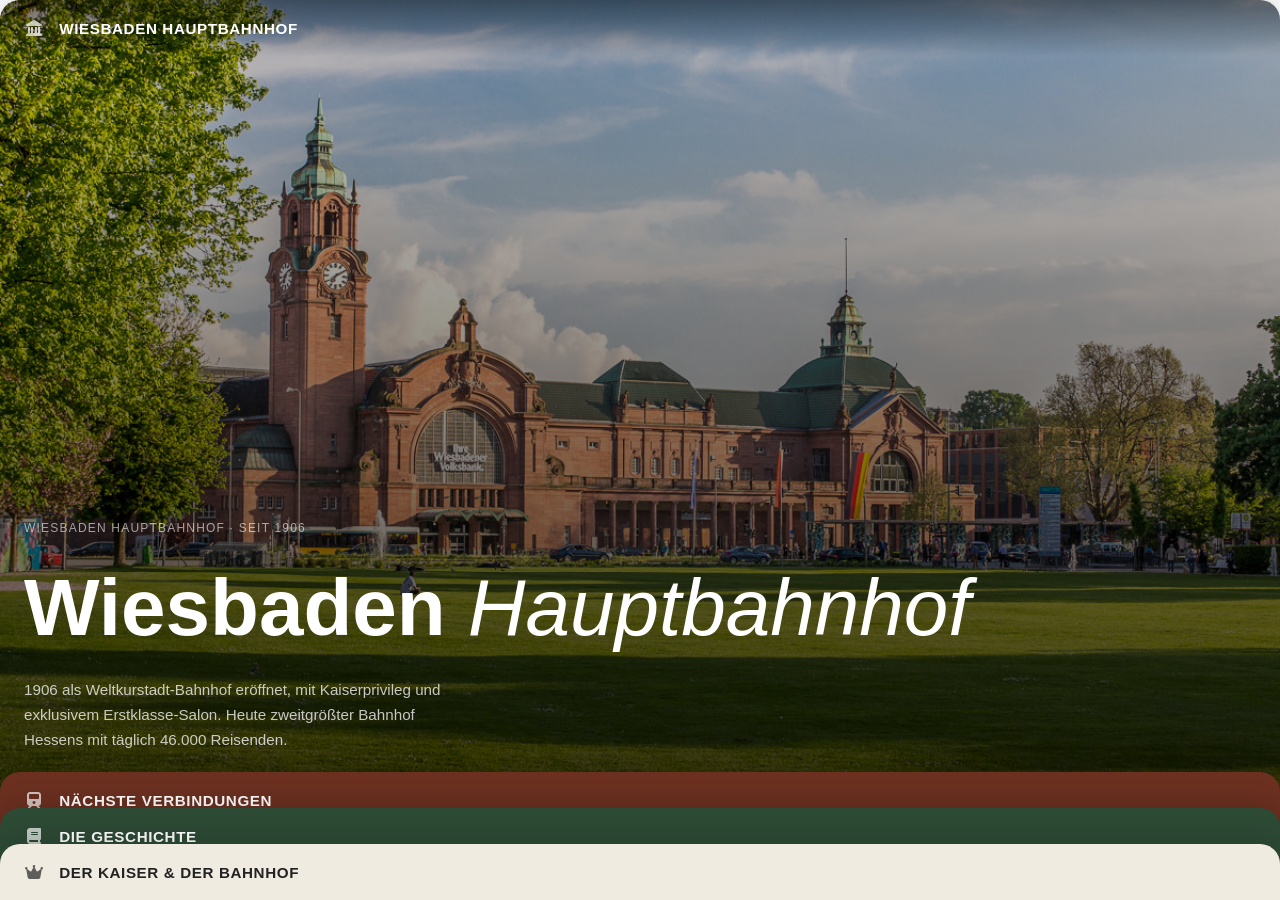
==== commit 52bc5ffa: "icons" ====
--- a/index.html
+++ b/index.html
@@ -5,6 +5,7 @@
     <meta name="viewport" content="width=device-width, initial-scale=1.0">
     <title>Wiesbaden Hauptbahnhof</title>
     <link rel="stylesheet" href="style.css">
+    <link rel="stylesheet" href="https://cdnjs.cloudflare.com/ajax/libs/font-awesome/6.5.0/css/all.min.css">
 </head>
 <body>
 
@@ -13,7 +14,7 @@
     <!-- 01 Hero -->
     <article class="card card--1">
         <button class="card__tab">
-            <span class="card__num">01</span>
+            <i class="fa-solid fa-landmark card__icon"></i>
             <span class="card__name">Wiesbaden Hauptbahnhof</span>
         </button>
         <div class="card__body hero" style="background-image: url('img/BD-HauptbahnhofWiesbaden-20130507-IMG_1754.jpg');">
@@ -26,7 +27,7 @@
     <!-- 02 Nächste Verbindungen -->
     <article class="card card--2">
         <button class="card__tab">
-            <span class="card__num">02</span>
+            <i class="fa-solid fa-train card__icon"></i>
             <span class="card__name">Nächste Verbindungen</span>
         </button>
         <div class="card__body">
@@ -110,7 +111,7 @@
     <!-- 03 Geschichte -->
     <article class="card card--3">
         <button class="card__tab">
-            <span class="card__num">03</span>
+            <i class="fa-solid fa-book card__icon"></i>
             <span class="card__name">DIE Geschichte</span>
         </button>
         <div class="card__body">
@@ -165,7 +166,7 @@
     <!-- 04 Kaiser -->
     <article class="card card--4">
         <button class="card__tab">
-            <span class="card__num">04</span>
+            <i class="fa-solid fa-crown card__icon"></i>
             <span class="card__name">Der Kaiser &amp; der Bahnhof</span>
         </button>
         <div class="card__body">
--- a/style.css
+++ b/style.css
@@ -33,10 +33,28 @@
 }
 
 /* Card colors */
-.card--1 { background: #1a1a2e; color: #fff; }
+.card--1 { color: #fff; }
 .card--2 { background: #6b3020; color: #fff; }
 .card--3 { background: #2d4a35; color: #fff; }
 .card--4 { background: #f0ebe0; color: #222; }
+
+/* ── Hero card: full-bleed image, kein Card-Chrome ── */
+.card--1 .card__tab {
+    position: absolute;
+    top: 0;
+    left: 0;
+    right: 0;
+    z-index: 2;
+    background: linear-gradient(to bottom, rgba(0,0,0,0.45), transparent);
+}
+
+.card--1 .card__body {
+    position: absolute;
+    inset: 0;
+    height: 100%;
+    z-index: 1;
+    overflow: hidden;
+}
 
 /* ── Tab ── */
 .card__tab {
@@ -54,11 +72,11 @@
     text-align: left;
 }
 
-.card__num {
-    font-size: 0.7rem;
-    opacity: 0.45;
-    font-variant-numeric: tabular-nums;
-    letter-spacing: 0.05em;
+.card__icon {
+    font-size: 1rem;
+    opacity: 0.7;
+    width: 1.2rem;
+    text-align: center;
 }
 
 .card__name {
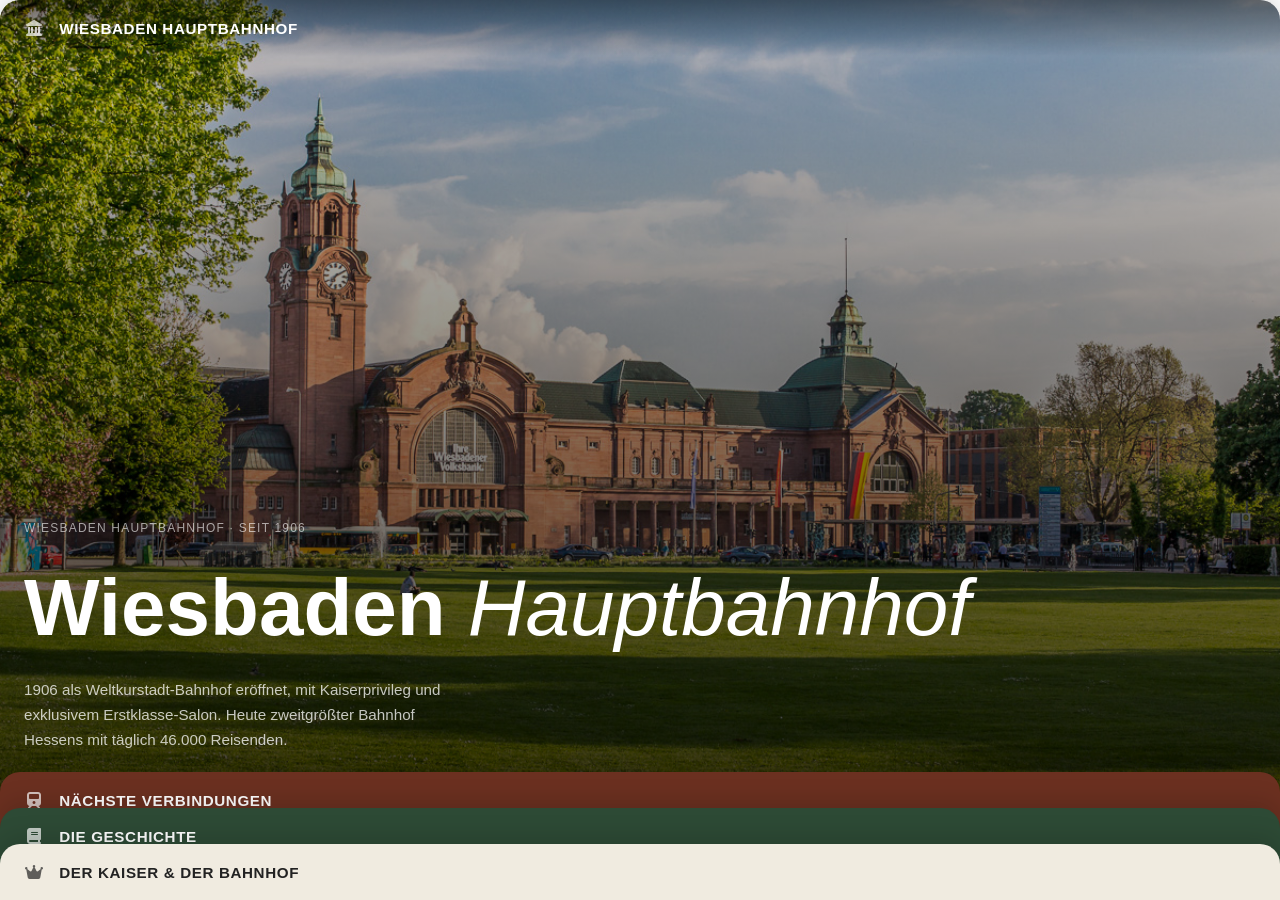
==== commit ddf3ec88: "scroll-nav" ====
--- a/index.html
+++ b/index.html
@@ -9,6 +9,7 @@
 </head>
 <body>
 
+<div id="scroll-container">
 <div class="stack" id="stack">
 
     <!-- 01 Hero -->
@@ -198,6 +199,8 @@
     </article>
 
 </div>
+<div id="scroll-spacer"></div>
+</div>
 
 <script src="script.js"></script>
 </body>
--- a/style.css
+++ b/style.css
@@ -15,9 +15,22 @@
     font-family: 'Helvetica Neue', Helvetica, Arial, sans-serif;
 }
 
-/* ── Stack container ── */
+/* ── Scroll container ── */
+#scroll-container {
+    height: 100svh;
+    overflow-y: scroll;
+    position: relative;
+    scrollbar-width: none;
+}
+
+#scroll-container::-webkit-scrollbar {
+    display: none;
+}
+
+/* ── Stack (sticky) ── */
 .stack {
-    position: relative;
+    position: sticky;
+    top: 0;
     height: 100svh;
     overflow: hidden;
 }
@@ -89,7 +102,7 @@
 /* ── Body ── */
 .card__body {
     height: calc(100% - var(--tab-h));
-    overflow-y: auto;
+    overflow-y: hidden;
     padding: 2rem 1.5rem 3rem;
     display: flex;
     flex-direction: column;
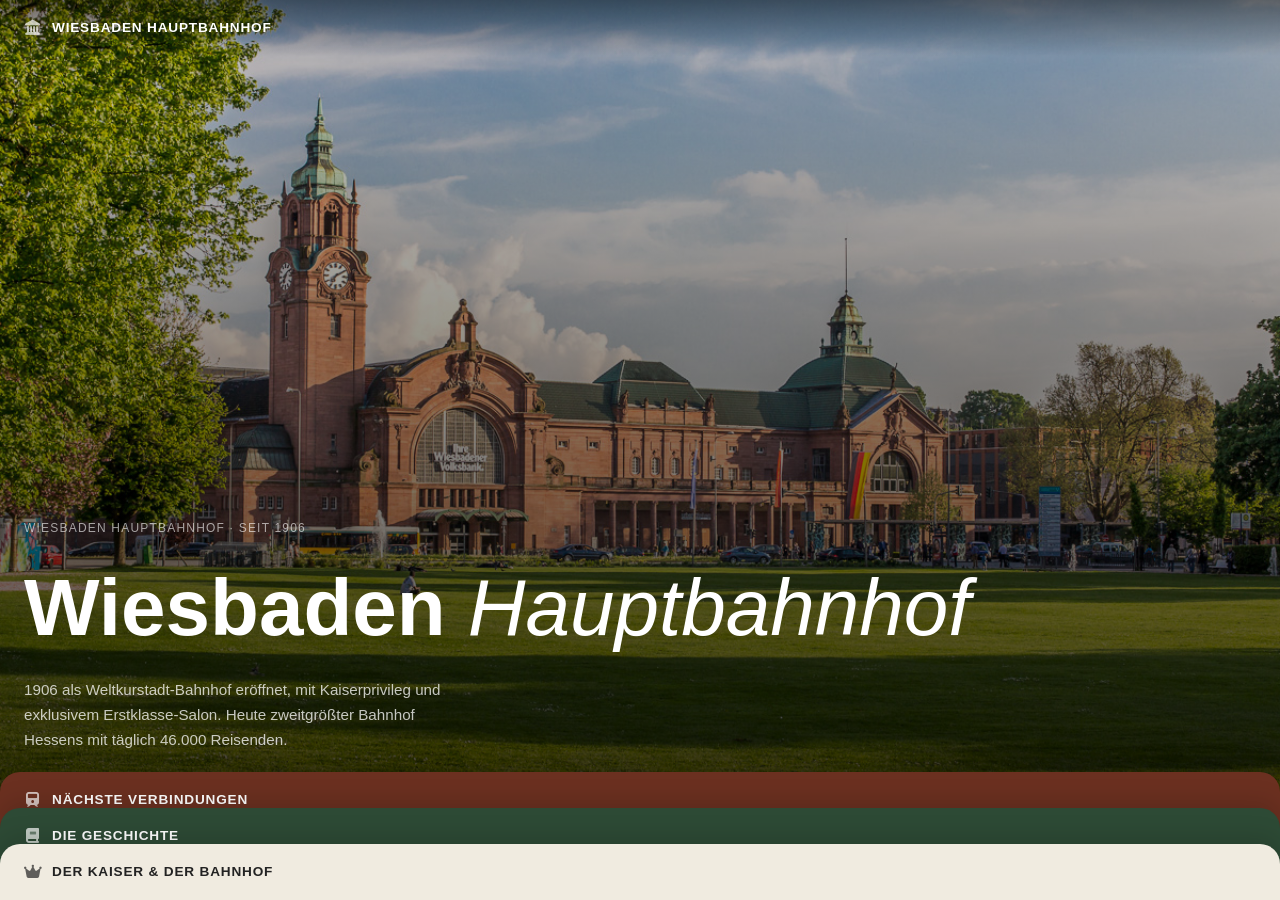
==== commit 71678efb: "cleanup" ====
--- a/index.html
+++ b/index.html
@@ -10,196 +10,192 @@
 <body>
 
 <div id="scroll-container">
-<div class="stack" id="stack">
-
-    <!-- 01 Hero -->
-    <article class="card card--1">
-        <button class="card__tab">
-            <i class="fa-solid fa-landmark card__icon"></i>
-            <span class="card__name">Wiesbaden Hauptbahnhof</span>
-        </button>
-        <div class="card__body hero" style="background-image: url('img/BD-HauptbahnhofWiesbaden-20130507-IMG_1754.jpg');">
-            <p class="hero__label">Wiesbaden Hauptbahnhof · seit 1906</p>
-            <h1>Wiesbaden <em>Hauptbahnhof</em></h1>
-            <p class="hero__sub">1906 als Weltkurstadt-Bahnhof eröffnet, mit Kaiserprivileg und exklusivem Erstklasse-Salon. Heute zweitgrößter Bahnhof Hessens mit täglich 46.000 Reisenden.</p>
-        </div>
-    </article>
-
-    <!-- 02 Nächste Verbindungen -->
-    <article class="card card--2">
-        <button class="card__tab">
-            <i class="fa-solid fa-train card__icon"></i>
-            <span class="card__name">Nächste Verbindungen</span>
-        </button>
-        <div class="card__body">
-            <div class="connections-header">
-                <h2>Nächste <em>Verbindungen</em></h2>
-                <time class="clock">09:37:11</time>
-            </div>
-            <div class="connections-meta">
-                <p class="date">Freitag, 27. Februar 2026</p>
-                <nav class="filter">
-                    <button class="filter__btn active">Alle</button>
-                    <button class="filter__btn">IC</button>
-                    <button class="filter__btn">RE</button>
-                    <button class="filter__btn">RB</button>
-                    <button class="filter__btn">S-Bahn</button>
-                </nav>
-            </div>
-            <table class="timetable">
-                <thead>
-                    <tr>
-                        <th>Abfahrt</th>
-                        <th>Ziel</th>
-                        <th>Linie</th>
-                        <th>Gleis</th>
-                    </tr>
-                </thead>
-                <tbody>
-                    <tr>
-                        <td>5:40</td>
-                        <td>Frankfurt (Main) Hbf</td>
-                        <td><span class="badge badge--ice">ICE</span></td>
-                        <td>4</td>
-                    </tr>
-                    <tr>
-                        <td>5:45</td>
-                        <td>Limburg (Lahn) Hbf</td>
-                        <td><span class="badge badge--ic">IC</span></td>
-                        <td>1</td>
-                    </tr>
-                    <tr>
-                        <td>5:53</td>
-                        <td>München Hbf</td>
-                        <td><span class="badge badge--ice">ICE</span></td>
-                        <td>2</td>
-                    </tr>
-                    <tr>
-                        <td>5:58</td>
-                        <td>Frankfurt (Main) Hbf</td>
-                        <td><span class="badge badge--rb">RB</span></td>
-                        <td>2</td>
-                    </tr>
-                    <tr>
-                        <td>10:02</td>
-                        <td>Frankfurt (Main) Hbf</td>
-                        <td><span class="badge badge--ice">ICE</span></td>
-                        <td>1</td>
-                    </tr>
-                    <tr>
-                        <td>10:15</td>
-                        <td>Frankfurt (Main) Hbf</td>
-                        <td><span class="badge badge--ice">ICE</span></td>
-                        <td>5</td>
-                    </tr>
-                    <tr>
-                        <td>10:50</td>
-                        <td>Frankfurt (Main) Hbf</td>
-                        <td><span class="badge badge--rb">RB</span></td>
-                        <td>2</td>
-                    </tr>
-                    <tr>
-                        <td>10:50</td>
-                        <td>Niedernhausen</td>
-                        <td><span class="badge badge--ic">IC</span></td>
-                        <td>2</td>
-                    </tr>
-                </tbody>
-            </table>
-        </div>
-    </article>
-
-    <!-- 03 Geschichte -->
-    <article class="card card--3">
-        <button class="card__tab">
-            <i class="fa-solid fa-book card__icon"></i>
-            <span class="card__name">DIE Geschichte</span>
-        </button>
-        <div class="card__body">
-            <h2>DIE <em>Geschichte</em></h2>
-            <ol class="timeline">
-                <li class="timeline__item">
-                    <span class="timeline__year">1840</span>
-                    <div class="timeline__content">
-                        <h3>Die ersten Bahnhöfe</h3>
-                        <p>Wiesbaden erhält seinen ersten Eisenbahnanschluss mit dem Taunusbahnhof. In den folgenden Jahrzehnten entstehen der Rheinbahnhof (1857) und der Ludwigsbahnhof (1878) — drei separate Kopfbahnhöfe nebeneinander.</p>
-                    </div>
-                </li>
-                <li class="timeline__item">
-                    <span class="timeline__year">1904</span>
-                    <div class="timeline__content">
-                        <h3>Neubau</h3>
-                        <p>Architekt Fritz Klingholz beginnt den Bau. Die aufwendige neobarocke Ausstattung verbindet wilhelminischen Neobarock mit Anklängen an den Jugendstil. Der Durchgangsbahnhof wurde erzwungen — er wäre fast drei Kilometer weiter vom Stadtzentrum entfernt gewesen.</p>
-                    </div>
-                </li>
-                <li class="timeline__item">
-                    <span class="timeline__year">1906</span>
-                    <div class="timeline__content">
-                        <h3>Eröffnung</h3>
-                        <p>Am 15. November 1906 wird der Bahnhof eröffnet. Der erste planmäßige Zug fährt um 2:23 Uhr nachts ein. Der Bau löst die drei bisherigen Wiesbadener Bahnhöfe ab.</p>
-                    </div>
-                </li>
-                <li class="timeline__item">
-                    <span class="timeline__year">1943</span>
-                    <div class="timeline__content">
-                        <h3>Bombenanschlag</h3>
-                        <p>Während der alliierten Rheinlandbesetzung wird ein Bombenanschlag auf die Schalterhalle verübt. Zwei Beamte werden verletzt, einer schwer.</p>
-                    </div>
-                </li>
-                <li class="timeline__item">
-                    <span class="timeline__year">2002</span>
-                    <div class="timeline__content">
-                        <h3>Schnellbahnanbindung</h3>
-                        <p>Nach langen Debatten über Tunnelvarianten unter der Stadt wird eine ebenerdige Anbindung an die Schnellfahrstrecke Köln–Rhein/Main realisiert. Das Wiesbadener Kreuz gilt als die wirtschaftlichste Lösung.</p>
-                    </div>
-                </li>
-                <li class="timeline__item">
-                    <span class="timeline__year">2021</span>
-                    <div class="timeline__content">
-                        <h3>Brückenschäden</h3>
-                        <p>Schäden an der Bahnhofsbrücke legen den Bahnhof vom 18. Juni bis 21. Dezember fast vollständig lahm. Am 22. Dezember wird der Betrieb planmäßig wieder aufgenommen.</p>
-                    </div>
-                </li>
-            </ol>
-        </div>
-    </article>
-
-    <!-- 04 Kaiser -->
-    <article class="card card--4">
-        <button class="card__tab">
-            <i class="fa-solid fa-crown card__icon"></i>
-            <span class="card__name">Der Kaiser &amp; der Bahnhof</span>
-        </button>
-        <div class="card__body">
-            <h2>Der Kaiser <em>&amp;</em> der Bahnhof</h2>
-            <blockquote>
-                „Kaiser Wilhelm II. hatte sich sehr um die Gestaltung des Bahnhofs bemüht."
-                <cite>— Bernhard Hager, Wiesbadener Historiker</cite>
-            </blockquote>
-            <div class="kaiser__text">
-                <p>Kaiser Wilhelm II. reiste alljährlich im Mai nach Wiesbaden, das als seine bevorzugte Kurstadt galt. Der Bahnhof wurde bewusst auf diesen Gast ausgerichtet. Die roten und grünen Ziegel auf dem Dach gehen auf die persönlichen Ideen des Kaisers zurück.</p>
-                <p>Für Kaiser und Adel wurde ein eigenes „Kaisergleis" (heutiges Gleis 1) errichtet. Neben Gleis 1 befand sich der Kaiserpavillon, wo die höchsten Herrschaften auf ihre Züge warteten. Der Pavillon wurde im Zweiten Weltkrieg zerstört — die Fassade ist am Gleis noch gut zu erkennen.</p>
-            </div>
-            <div class="kaiser__images">
-                <figure>
-                    <img src="img/BD-HauptbahnhofWiesbaden-20130507-IMG_1754.jpg" alt="Wiesbaden Hauptbahnhof Außenansicht">
-                    <figcaption>Außenansicht des Bahnhofs</figcaption>
-                </figure>
-                <figure>
-                    <img src="img/BD-HauptbahnhofWiesbaden-20130507-IMG_1754.jpg" alt="Wiesbaden Hauptbahnhof historisch">
-                    <figcaption>Historische Aufnahme um 1910</figcaption>
-                </figure>
-                <figure>
-                    <img src="img/BD-HauptbahnhofWiesbaden-20130507-IMG_1754.jpg" alt="Kaiserpavillon">
-                    <figcaption>Der Kaiserpavillon an Gleis 1</figcaption>
-                </figure>
-            </div>
-            <p class="source">Quelle: <a href="https://de.wikipedia.org/wiki/Wiesbaden_Hauptbahnhof" target="_blank">Wikipedia – Wiesbaden Hauptbahnhof</a></p>
-        </div>
-    </article>
-
-</div>
-<div id="scroll-spacer"></div>
+    <div class="stack" id="stack">
+
+        <article class="card card--1">
+            <button class="card__tab">
+                <i class="fa-solid fa-landmark card__icon"></i>
+                <span class="card__name">Wiesbaden Hauptbahnhof</span>
+            </button>
+            <div class="card__body hero" style="background-image: url('img/BD-HauptbahnhofWiesbaden-20130507-IMG_1754.jpg');">
+                <p class="hero__label">Wiesbaden Hauptbahnhof · seit 1906</p>
+                <h1>Wiesbaden <em>Hauptbahnhof</em></h1>
+                <p class="hero__sub">1906 als Weltkurstadt-Bahnhof eröffnet, mit Kaiserprivileg und exklusivem Erstklasse-Salon. Heute zweitgrößter Bahnhof Hessens mit täglich 46.000 Reisenden.</p>
+            </div>
+        </article>
+
+        <article class="card card--2">
+            <button class="card__tab">
+                <i class="fa-solid fa-train card__icon"></i>
+                <span class="card__name">Nächste Verbindungen</span>
+            </button>
+            <div class="card__body">
+                <div class="connections-header">
+                    <h2>Nächste <em>Verbindungen</em></h2>
+                    <time class="clock">09:37:11</time>
+                </div>
+                <div class="connections-meta">
+                    <p class="date">Freitag, 27. Februar 2026</p>
+                    <nav class="filter">
+                        <button class="filter__btn active">Alle</button>
+                        <button class="filter__btn">IC</button>
+                        <button class="filter__btn">RE</button>
+                        <button class="filter__btn">RB</button>
+                        <button class="filter__btn">S-Bahn</button>
+                    </nav>
+                </div>
+                <table class="timetable">
+                    <thead>
+                        <tr>
+                            <th>Abfahrt</th>
+                            <th>Ziel</th>
+                            <th>Linie</th>
+                            <th>Gleis</th>
+                        </tr>
+                    </thead>
+                    <tbody>
+                        <tr>
+                            <td>5:40</td>
+                            <td>Frankfurt (Main) Hbf</td>
+                            <td><span class="badge badge--ice">ICE</span></td>
+                            <td>4</td>
+                        </tr>
+                        <tr>
+                            <td>5:45</td>
+                            <td>Limburg (Lahn) Hbf</td>
+                            <td><span class="badge badge--ic">IC</span></td>
+                            <td>1</td>
+                        </tr>
+                        <tr>
+                            <td>5:53</td>
+                            <td>München Hbf</td>
+                            <td><span class="badge badge--ice">ICE</span></td>
+                            <td>2</td>
+                        </tr>
+                        <tr>
+                            <td>5:58</td>
+                            <td>Frankfurt (Main) Hbf</td>
+                            <td><span class="badge badge--rb">RB</span></td>
+                            <td>2</td>
+                        </tr>
+                        <tr>
+                            <td>10:02</td>
+                            <td>Frankfurt (Main) Hbf</td>
+                            <td><span class="badge badge--ice">ICE</span></td>
+                            <td>1</td>
+                        </tr>
+                        <tr>
+                            <td>10:15</td>
+                            <td>Frankfurt (Main) Hbf</td>
+                            <td><span class="badge badge--ice">ICE</span></td>
+                            <td>5</td>
+                        </tr>
+                        <tr>
+                            <td>10:50</td>
+                            <td>Frankfurt (Main) Hbf</td>
+                            <td><span class="badge badge--rb">RB</span></td>
+                            <td>2</td>
+                        </tr>
+                        <tr>
+                            <td>10:50</td>
+                            <td>Niedernhausen</td>
+                            <td><span class="badge badge--ic">IC</span></td>
+                            <td>2</td>
+                        </tr>
+                    </tbody>
+                </table>
+            </div>
+        </article>
+
+        <article class="card card--3">
+            <button class="card__tab">
+                <i class="fa-solid fa-book card__icon"></i>
+                <span class="card__name">DIE Geschichte</span>
+            </button>
+            <div class="card__body">
+                <h2>DIE <em>Geschichte</em></h2>
+                <ol class="timeline">
+                    <li class="timeline__item">
+                        <span class="timeline__year">1840</span>
+                        <div class="timeline__content">
+                            <h3>Die ersten Bahnhöfe</h3>
+                            <p>Wiesbaden erhält seinen ersten Eisenbahnanschluss mit dem Taunusbahnhof. In den folgenden Jahrzehnten entstehen der Rheinbahnhof (1857) und der Ludwigsbahnhof (1878) — drei separate Kopfbahnhöfe nebeneinander.</p>
+                        </div>
+                    </li>
+                    <li class="timeline__item">
+                        <span class="timeline__year">1904</span>
+                        <div class="timeline__content">
+                            <h3>Neubau</h3>
+                            <p>Architekt Fritz Klingholz beginnt den Bau. Die aufwendige neobarocke Ausstattung verbindet wilhelminischen Neobarock mit Anklängen an den Jugendstil. Der Durchgangsbahnhof wurde erzwungen — er wäre fast drei Kilometer weiter vom Stadtzentrum entfernt gewesen.</p>
+                        </div>
+                    </li>
+                    <li class="timeline__item">
+                        <span class="timeline__year">1906</span>
+                        <div class="timeline__content">
+                            <h3>Eröffnung</h3>
+                            <p>Am 15. November 1906 wird der Bahnhof eröffnet. Der erste planmäßige Zug fährt um 2:23 Uhr nachts ein. Der Bau löst die drei bisherigen Wiesbadener Bahnhöfe ab.</p>
+                        </div>
+                    </li>
+                    <li class="timeline__item">
+                        <span class="timeline__year">1943</span>
+                        <div class="timeline__content">
+                            <h3>Bombenanschlag</h3>
+                            <p>Während der alliierten Rheinlandbesetzung wird ein Bombenanschlag auf die Schalterhalle verübt. Zwei Beamte werden verletzt, einer schwer.</p>
+                        </div>
+                    </li>
+                    <li class="timeline__item">
+                        <span class="timeline__year">2002</span>
+                        <div class="timeline__content">
+                            <h3>Schnellbahnanbindung</h3>
+                            <p>Nach langen Debatten über Tunnelvarianten unter der Stadt wird eine ebenerdige Anbindung an die Schnellfahrstrecke Köln–Rhein/Main realisiert. Das Wiesbadener Kreuz gilt als die wirtschaftlichste Lösung.</p>
+                        </div>
+                    </li>
+                    <li class="timeline__item">
+                        <span class="timeline__year">2021</span>
+                        <div class="timeline__content">
+                            <h3>Brückenschäden</h3>
+                            <p>Schäden an der Bahnhofsbrücke legen den Bahnhof vom 18. Juni bis 21. Dezember fast vollständig lahm. Am 22. Dezember wird der Betrieb planmäßig wieder aufgenommen.</p>
+                        </div>
+                    </li>
+                </ol>
+            </div>
+        </article>
+
+        <article class="card card--4">
+            <button class="card__tab">
+                <i class="fa-solid fa-crown card__icon"></i>
+                <span class="card__name">Der Kaiser &amp; der Bahnhof</span>
+            </button>
+            <div class="card__body">
+                <h2>Der Kaiser <em>&amp;</em> der Bahnhof</h2>
+                <blockquote>
+                    „Kaiser Wilhelm II. hatte sich sehr um die Gestaltung des Bahnhofs bemüht."
+                    <cite>— Bernhard Hager, Wiesbadener Historiker</cite>
+                </blockquote>
+                <div class="kaiser__text">
+                    <p>Kaiser Wilhelm II. reiste alljährlich im Mai nach Wiesbaden, das als seine bevorzugte Kurstadt galt. Der Bahnhof wurde bewusst auf diesen Gast ausgerichtet. Die roten und grünen Ziegel auf dem Dach gehen auf die persönlichen Ideen des Kaisers zurück.</p>
+                    <p>Für Kaiser und Adel wurde ein eigenes „Kaisergleis" (heutiges Gleis 1) errichtet. Neben Gleis 1 befand sich der Kaiserpavillon, wo die höchsten Herrschaften auf ihre Züge warteten. Der Pavillon wurde im Zweiten Weltkrieg zerstört — die Fassade ist am Gleis noch gut zu erkennen.</p>
+                </div>
+                <div class="kaiser__images">
+                    <figure>
+                        <img src="img/BD-HauptbahnhofWiesbaden-20130507-IMG_1754.jpg" alt="Außenansicht des Bahnhofs">
+                        <figcaption>Außenansicht des Bahnhofs</figcaption>
+                    </figure>
+                    <figure>
+                        <img src="img/BD-HauptbahnhofWiesbaden-20130507-IMG_1754.jpg" alt="Historische Aufnahme um 1910">
+                        <figcaption>Historische Aufnahme um 1910</figcaption>
+                    </figure>
+                    <figure>
+                        <img src="img/BD-HauptbahnhofWiesbaden-20130507-IMG_1754.jpg" alt="Der Kaiserpavillon an Gleis 1">
+                        <figcaption>Der Kaiserpavillon an Gleis 1</figcaption>
+                    </figure>
+                </div>
+                <p class="source">Quelle: <a href="https://de.wikipedia.org/wiki/Wiesbaden_Hauptbahnhof" target="_blank">Wikipedia – Wiesbaden Hauptbahnhof</a></p>
+            </div>
+        </article>
+
+    </div>
+    <div id="scroll-spacer"></div>
 </div>
 
 <script src="script.js"></script>
--- a/style.css
+++ b/style.css
@@ -15,7 +15,9 @@
     font-family: 'Helvetica Neue', Helvetica, Arial, sans-serif;
 }
 
-/* ── Scroll container ── */
+/* ─────────────────────────────────────────
+   SCROLL CONTAINER
+   ───────────────────────────────────────── */
 #scroll-container {
     height: 100svh;
     overflow-y: scroll;
@@ -27,7 +29,9 @@
     display: none;
 }
 
-/* ── Stack (sticky) ── */
+/* ─────────────────────────────────────────
+   STACK
+   ───────────────────────────────────────── */
 .stack {
     position: sticky;
     top: 0;
@@ -45,13 +49,12 @@
     box-shadow: 0 -6px 24px rgba(0, 0, 0, 0.15);
 }
 
-/* Card colors */
-.card--1 { color: #fff; }
+.card--1 { border-radius: 0; color: #fff; }
 .card--2 { background: #6b3020; color: #fff; }
 .card--3 { background: #2d4a35; color: #fff; }
 .card--4 { background: #f0ebe0; color: #222; }
 
-/* ── Hero card: full-bleed image, kein Card-Chrome ── */
+/* ── Hero card ── */
 .card--1 .card__tab {
     position: absolute;
     top: 0;
@@ -73,7 +76,7 @@
 .card__tab {
     display: flex;
     align-items: center;
-    gap: 1rem;
+    gap: 0.75rem;
     height: var(--tab-h);
     width: 100%;
     padding: 0 1.5rem;
@@ -82,28 +85,31 @@
     cursor: pointer;
     color: inherit;
     font-family: inherit;
-    text-align: left;
+    line-height: var(--tab-h);
 }
 
 .card__icon {
-    font-size: 1rem;
+    display: flex;
+    align-items: center;
+    font-size: 0.95rem;
+    width: 1rem;
     opacity: 0.7;
-    width: 1.2rem;
-    text-align: center;
+    flex-shrink: 0;
+    line-height: 1;
 }
 
 .card__name {
-    font-size: 0.95rem;
-    font-weight: 600;
-    letter-spacing: 0.04em;
+    font-size: 0.85rem;
+    font-weight: 700;
+    letter-spacing: 0.06em;
     text-transform: uppercase;
 }
 
 /* ── Body ── */
 .card__body {
-    height: calc(100% - var(--tab-h));
+    height: calc(100% - var(--tab-h) - 56px);
     overflow-y: hidden;
-    padding: 2rem 1.5rem 3rem;
+    padding: 2rem 1.5rem;
     display: flex;
     flex-direction: column;
     gap: 1.2rem;
@@ -127,66 +133,10 @@
     font-weight: 300;
 }
 
-.lead {
-    font-size: 1.1rem;
-    opacity: 0.75;
-}
-
 p {
     line-height: 1.65;
     opacity: 0.8;
     max-width: 55ch;
-}
-
-/* ── Projects ── */
-.projects {
-    list-style: none;
-    display: flex;
-    flex-direction: column;
-    gap: 1.5rem;
-    margin-top: 0.5rem;
-}
-
-.project {
-    border-top: 1px solid rgba(255, 255, 255, 0.15);
-    padding-top: 1.5rem;
-    display: flex;
-    flex-direction: column;
-    gap: 0.4rem;
-}
-
-.project h3 {
-    font-size: 1rem;
-    font-weight: 700;
-}
-
-.tags {
-    display: flex;
-    flex-wrap: wrap;
-    gap: 0.4rem;
-    margin-top: 0.4rem;
-}
-
-.tag {
-    padding: 0.2rem 0.65rem;
-    border: 1px solid rgba(255, 255, 255, 0.3);
-    border-radius: 100px;
-    font-size: 0.7rem;
-    letter-spacing: 0.05em;
-}
-
-/* ── Skills ── */
-.skills {
-    list-style: none;
-    display: flex;
-    flex-direction: column;
-}
-
-.skills li {
-    padding: 0.9rem 0;
-    border-bottom: 1px solid rgba(0, 0, 0, 0.1);
-    font-size: 1rem;
-    font-weight: 500;
 }
 
 /* ── Hero ── */
@@ -225,7 +175,7 @@
     margin-top: 0.5rem;
 }
 
-/* ── Connections ── */
+/* ── Verbindungen ── */
 .connections-header {
     display: flex;
     justify-content: space-between;
@@ -311,7 +261,7 @@
 .badge--ic  { background: #2255cc; color: #fff; }
 .badge--rb  { background: #cc6600; color: #fff; }
 
-/* ── Timeline ── */
+/* ── Geschichte ── */
 .timeline {
     list-style: none;
     border-left: 2px solid rgba(255,255,255,0.25);
@@ -364,7 +314,6 @@
     display: grid;
     grid-template-columns: repeat(3, 1fr);
     gap: 0.75rem;
-    margin-top: 0.5rem;
 }
 
 .kaiser__images figure img {
@@ -406,19 +355,3 @@
 .source a {
     color: inherit;
 }
-
-/* ── CTA link ── */
-.cta {
-    display: inline-block;
-    margin-top: 0.5rem;
-    color: inherit;
-    font-size: 1.1rem;
-    font-weight: 700;
-    text-decoration: none;
-    border-bottom: 2px solid currentColor;
-    padding-bottom: 2px;
-}
-
-.cta:hover {
-    opacity: 0.6;
-}
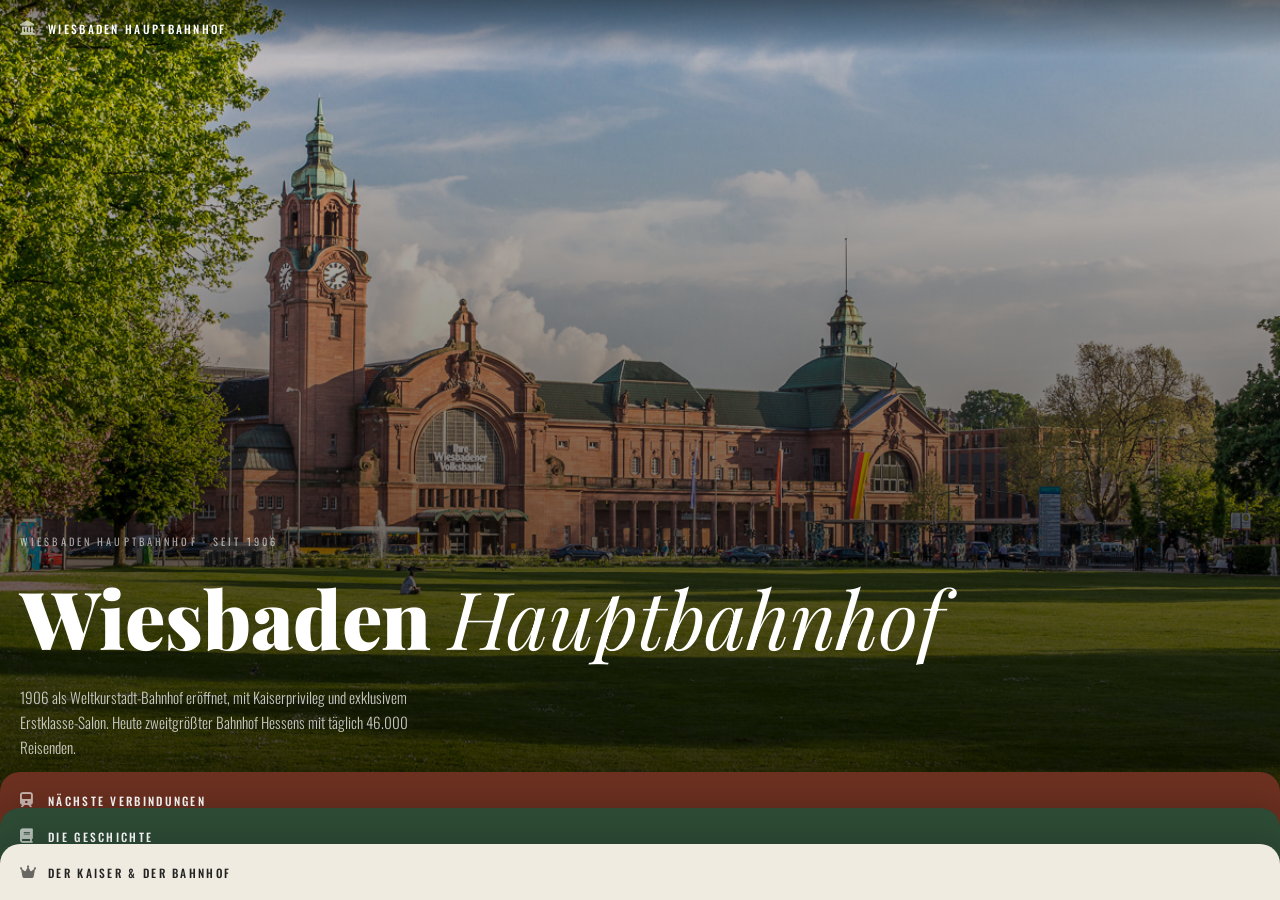
==== commit 1df04035: "backup" ====
--- a/index.html
+++ b/index.html
@@ -1,203 +1,257 @@
 <!DOCTYPE html>
 <html lang="de">
 <head>
-    <meta charset="UTF-8">
-    <meta name="viewport" content="width=device-width, initial-scale=1.0">
-    <title>Wiesbaden Hauptbahnhof</title>
-    <link rel="stylesheet" href="style.css">
-    <link rel="stylesheet" href="https://cdnjs.cloudflare.com/ajax/libs/font-awesome/6.5.0/css/all.min.css">
+  <meta charset="UTF-8">
+  <meta name="viewport" content="width=device-width, initial-scale=1.0">
+  <meta name="description" content="Onepager über den Wiesbaden Hauptbahnhof — Geschichte, Verbindungen und der Kaiser.">
+  <title>Wiesbaden Hauptbahnhof</title>
+
+  <!-- Styles -->
+  <link rel="stylesheet" href="style.css">
+
+  <!-- Icons -->
+  <link rel="stylesheet" href="https://cdnjs.cloudflare.com/ajax/libs/font-awesome/6.5.0/css/all.min.css">
 </head>
 <body>
 
+<!-- Scroll-Wrapper — steuert die Card-Animation via JS -->
 <div id="scroll-container">
-    <div class="stack" id="stack">
-
-        <article class="card card--1">
-            <button class="card__tab">
-                <i class="fa-solid fa-landmark card__icon"></i>
-                <span class="card__name">Wiesbaden Hauptbahnhof</span>
-            </button>
-            <div class="card__body hero" style="background-image: url('img/BD-HauptbahnhofWiesbaden-20130507-IMG_1754.jpg');">
-                <p class="hero__label">Wiesbaden Hauptbahnhof · seit 1906</p>
-                <h1>Wiesbaden <em>Hauptbahnhof</em></h1>
-                <p class="hero__sub">1906 als Weltkurstadt-Bahnhof eröffnet, mit Kaiserprivileg und exklusivem Erstklasse-Salon. Heute zweitgrößter Bahnhof Hessens mit täglich 46.000 Reisenden.</p>
-            </div>
-        </article>
-
-        <article class="card card--2">
-            <button class="card__tab">
-                <i class="fa-solid fa-train card__icon"></i>
-                <span class="card__name">Nächste Verbindungen</span>
-            </button>
-            <div class="card__body">
-                <div class="connections-header">
-                    <h2>Nächste <em>Verbindungen</em></h2>
-                    <time class="clock">09:37:11</time>
-                </div>
-                <div class="connections-meta">
-                    <p class="date">Freitag, 27. Februar 2026</p>
-                    <nav class="filter">
-                        <button class="filter__btn active">Alle</button>
-                        <button class="filter__btn">IC</button>
-                        <button class="filter__btn">RE</button>
-                        <button class="filter__btn">RB</button>
-                        <button class="filter__btn">S-Bahn</button>
-                    </nav>
-                </div>
-                <table class="timetable">
-                    <thead>
-                        <tr>
-                            <th>Abfahrt</th>
-                            <th>Ziel</th>
-                            <th>Linie</th>
-                            <th>Gleis</th>
-                        </tr>
-                    </thead>
-                    <tbody>
-                        <tr>
-                            <td>5:40</td>
-                            <td>Frankfurt (Main) Hbf</td>
-                            <td><span class="badge badge--ice">ICE</span></td>
-                            <td>4</td>
-                        </tr>
-                        <tr>
-                            <td>5:45</td>
-                            <td>Limburg (Lahn) Hbf</td>
-                            <td><span class="badge badge--ic">IC</span></td>
-                            <td>1</td>
-                        </tr>
-                        <tr>
-                            <td>5:53</td>
-                            <td>München Hbf</td>
-                            <td><span class="badge badge--ice">ICE</span></td>
-                            <td>2</td>
-                        </tr>
-                        <tr>
-                            <td>5:58</td>
-                            <td>Frankfurt (Main) Hbf</td>
-                            <td><span class="badge badge--rb">RB</span></td>
-                            <td>2</td>
-                        </tr>
-                        <tr>
-                            <td>10:02</td>
-                            <td>Frankfurt (Main) Hbf</td>
-                            <td><span class="badge badge--ice">ICE</span></td>
-                            <td>1</td>
-                        </tr>
-                        <tr>
-                            <td>10:15</td>
-                            <td>Frankfurt (Main) Hbf</td>
-                            <td><span class="badge badge--ice">ICE</span></td>
-                            <td>5</td>
-                        </tr>
-                        <tr>
-                            <td>10:50</td>
-                            <td>Frankfurt (Main) Hbf</td>
-                            <td><span class="badge badge--rb">RB</span></td>
-                            <td>2</td>
-                        </tr>
-                        <tr>
-                            <td>10:50</td>
-                            <td>Niedernhausen</td>
-                            <td><span class="badge badge--ic">IC</span></td>
-                            <td>2</td>
-                        </tr>
-                    </tbody>
-                </table>
-            </div>
-        </article>
-
-        <article class="card card--3">
-            <button class="card__tab">
-                <i class="fa-solid fa-book card__icon"></i>
-                <span class="card__name">DIE Geschichte</span>
-            </button>
-            <div class="card__body">
-                <h2>DIE <em>Geschichte</em></h2>
-                <ol class="timeline">
-                    <li class="timeline__item">
-                        <span class="timeline__year">1840</span>
-                        <div class="timeline__content">
-                            <h3>Die ersten Bahnhöfe</h3>
-                            <p>Wiesbaden erhält seinen ersten Eisenbahnanschluss mit dem Taunusbahnhof. In den folgenden Jahrzehnten entstehen der Rheinbahnhof (1857) und der Ludwigsbahnhof (1878) — drei separate Kopfbahnhöfe nebeneinander.</p>
-                        </div>
-                    </li>
-                    <li class="timeline__item">
-                        <span class="timeline__year">1904</span>
-                        <div class="timeline__content">
-                            <h3>Neubau</h3>
-                            <p>Architekt Fritz Klingholz beginnt den Bau. Die aufwendige neobarocke Ausstattung verbindet wilhelminischen Neobarock mit Anklängen an den Jugendstil. Der Durchgangsbahnhof wurde erzwungen — er wäre fast drei Kilometer weiter vom Stadtzentrum entfernt gewesen.</p>
-                        </div>
-                    </li>
-                    <li class="timeline__item">
-                        <span class="timeline__year">1906</span>
-                        <div class="timeline__content">
-                            <h3>Eröffnung</h3>
-                            <p>Am 15. November 1906 wird der Bahnhof eröffnet. Der erste planmäßige Zug fährt um 2:23 Uhr nachts ein. Der Bau löst die drei bisherigen Wiesbadener Bahnhöfe ab.</p>
-                        </div>
-                    </li>
-                    <li class="timeline__item">
-                        <span class="timeline__year">1943</span>
-                        <div class="timeline__content">
-                            <h3>Bombenanschlag</h3>
-                            <p>Während der alliierten Rheinlandbesetzung wird ein Bombenanschlag auf die Schalterhalle verübt. Zwei Beamte werden verletzt, einer schwer.</p>
-                        </div>
-                    </li>
-                    <li class="timeline__item">
-                        <span class="timeline__year">2002</span>
-                        <div class="timeline__content">
-                            <h3>Schnellbahnanbindung</h3>
-                            <p>Nach langen Debatten über Tunnelvarianten unter der Stadt wird eine ebenerdige Anbindung an die Schnellfahrstrecke Köln–Rhein/Main realisiert. Das Wiesbadener Kreuz gilt als die wirtschaftlichste Lösung.</p>
-                        </div>
-                    </li>
-                    <li class="timeline__item">
-                        <span class="timeline__year">2021</span>
-                        <div class="timeline__content">
-                            <h3>Brückenschäden</h3>
-                            <p>Schäden an der Bahnhofsbrücke legen den Bahnhof vom 18. Juni bis 21. Dezember fast vollständig lahm. Am 22. Dezember wird der Betrieb planmäßig wieder aufgenommen.</p>
-                        </div>
-                    </li>
-                </ol>
-            </div>
-        </article>
-
-        <article class="card card--4">
-            <button class="card__tab">
-                <i class="fa-solid fa-crown card__icon"></i>
-                <span class="card__name">Der Kaiser &amp; der Bahnhof</span>
-            </button>
-            <div class="card__body">
-                <h2>Der Kaiser <em>&amp;</em> der Bahnhof</h2>
-                <blockquote>
-                    „Kaiser Wilhelm II. hatte sich sehr um die Gestaltung des Bahnhofs bemüht."
-                    <cite>— Bernhard Hager, Wiesbadener Historiker</cite>
-                </blockquote>
-                <div class="kaiser__text">
-                    <p>Kaiser Wilhelm II. reiste alljährlich im Mai nach Wiesbaden, das als seine bevorzugte Kurstadt galt. Der Bahnhof wurde bewusst auf diesen Gast ausgerichtet. Die roten und grünen Ziegel auf dem Dach gehen auf die persönlichen Ideen des Kaisers zurück.</p>
-                    <p>Für Kaiser und Adel wurde ein eigenes „Kaisergleis" (heutiges Gleis 1) errichtet. Neben Gleis 1 befand sich der Kaiserpavillon, wo die höchsten Herrschaften auf ihre Züge warteten. Der Pavillon wurde im Zweiten Weltkrieg zerstört — die Fassade ist am Gleis noch gut zu erkennen.</p>
-                </div>
-                <div class="kaiser__images">
-                    <figure>
-                        <img src="img/BD-HauptbahnhofWiesbaden-20130507-IMG_1754.jpg" alt="Außenansicht des Bahnhofs">
-                        <figcaption>Außenansicht des Bahnhofs</figcaption>
-                    </figure>
-                    <figure>
-                        <img src="img/BD-HauptbahnhofWiesbaden-20130507-IMG_1754.jpg" alt="Historische Aufnahme um 1910">
-                        <figcaption>Historische Aufnahme um 1910</figcaption>
-                    </figure>
-                    <figure>
-                        <img src="img/BD-HauptbahnhofWiesbaden-20130507-IMG_1754.jpg" alt="Der Kaiserpavillon an Gleis 1">
-                        <figcaption>Der Kaiserpavillon an Gleis 1</figcaption>
-                    </figure>
-                </div>
-                <p class="source">Quelle: <a href="https://de.wikipedia.org/wiki/Wiesbaden_Hauptbahnhof" target="_blank">Wikipedia – Wiesbaden Hauptbahnhof</a></p>
-            </div>
-        </article>
-
-    </div>
-    <div id="scroll-spacer"></div>
+
+  <!-- Stack — alle Cards liegen hier übereinander -->
+  <div class="stack" id="stack">
+
+    <!-- ─── CARD 1: Hero ─── -->
+    <article class="card card--1">
+      <button class="card__tab" aria-label="Zur Startseite">
+        <i class="fa-solid fa-landmark card__icon" aria-hidden="true"></i>
+        <span class="card__name">Wiesbaden Hauptbahnhof</span>
+      </button>
+
+      <!-- Hintergrundbild wird per style-Attribut gesetzt -->
+      <div class="card__body hero" style="background-image: url('img/BD-HauptbahnhofWiesbaden-20130507-IMG_1754.jpg');">
+        <p class="hero__label">Wiesbaden Hauptbahnhof · seit 1906</p>
+        <h1>Wiesbaden <em>Hauptbahnhof</em></h1>
+        <p class="hero__sub">1906 als Weltkurstadt-Bahnhof eröffnet, mit Kaiserprivileg und exklusivem Erstklasse-Salon. Heute zweitgrößter Bahnhof Hessens mit täglich 46.000 Reisenden.</p>
+      </div>
+    </article>
+
+    <!-- ─── CARD 2: Verbindungen ─── -->
+    <article class="card card--2">
+      <button class="card__tab" aria-label="Nächste Verbindungen anzeigen">
+        <i class="fa-solid fa-train card__icon" aria-hidden="true"></i>
+        <span class="card__name">Nächste Verbindungen</span>
+      </button>
+
+      <div class="card__body">
+
+        <!-- Uhr und Titel -->
+        <div class="connections-header">
+          <h2>Nächste <em>Verbindungen</em></h2>
+          <time class="clock" id="clock">09:37:11</time>
+        </div>
+
+        <!-- Datum und Filter-Buttons -->
+        <div class="connections-meta">
+          <p class="date" id="date-display">Freitag, 27. Februar 2026</p>
+          <nav class="filter" aria-label="Verbindungen filtern">
+            <button class="filter__btn active">Alle</button>
+            <button class="filter__btn">IC</button>
+            <button class="filter__btn">RE</button>
+            <button class="filter__btn">RB</button>
+            <button class="filter__btn">S-Bahn</button>
+          </nav>
+        </div>
+
+        <!-- Tabelle — wrap ermöglicht horizontales Scrollen auf Mobile -->
+        <div class="timetable-wrap">
+          <table class="timetable">
+            <thead>
+              <tr>
+                <th>Abfahrt</th>
+                <th>Ziel</th>
+                <th>Linie</th>
+                <th>Gleis</th>
+              </tr>
+            </thead>
+            <tbody>
+              <tr>
+                <td>5:40</td>
+                <td>Frankfurt (Main) Hbf</td>
+                <td><span class="badge badge--ice">ICE</span></td>
+                <td>4</td>
+              </tr>
+              <tr>
+                <td>5:45</td>
+                <td>Limburg (Lahn) Hbf</td>
+                <td><span class="badge badge--ic">IC</span></td>
+                <td>1</td>
+              </tr>
+              <tr>
+                <td>5:53</td>
+                <td>München Hbf</td>
+                <td><span class="badge badge--ice">ICE</span></td>
+                <td>2</td>
+              </tr>
+              <tr>
+                <td>5:58</td>
+                <td>Frankfurt (Main) Hbf</td>
+                <td><span class="badge badge--rb">RB</span></td>
+                <td>2</td>
+              </tr>
+              <tr>
+                <td>10:02</td>
+                <td>Frankfurt (Main) Hbf</td>
+                <td><span class="badge badge--ice">ICE</span></td>
+                <td>1</td>
+              </tr>
+              <tr>
+                <td>10:15</td>
+                <td>Frankfurt (Main) Hbf</td>
+                <td><span class="badge badge--ice">ICE</span></td>
+                <td>5</td>
+              </tr>
+              <tr>
+                <td>10:50</td>
+                <td>Frankfurt (Main) Hbf</td>
+                <td><span class="badge badge--rb">RB</span></td>
+                <td>2</td>
+              </tr>
+              <tr>
+                <td>10:50</td>
+                <td>Niedernhausen</td>
+                <td><span class="badge badge--ic">IC</span></td>
+                <td>2</td>
+              </tr>
+            </tbody>
+          </table>
+        </div>
+        <!-- Ende timetable-wrap -->
+
+      </div>
+    </article>
+
+    <!-- ─── CARD 3: Geschichte ─── -->
+    <article class="card card--3">
+      <button class="card__tab" aria-label="Geschichte anzeigen">
+        <i class="fa-solid fa-book card__icon" aria-hidden="true"></i>
+        <span class="card__name">DIE Geschichte</span>
+      </button>
+
+      <div class="card__body">
+        <h2>DIE <em>Geschichte</em></h2>
+
+        <!-- Zeitstrahl — ol weil geordnete Reihenfolge -->
+        <ol class="timeline">
+
+          <li class="timeline__item">
+            <span class="timeline__year">1840</span>
+            <div class="timeline__content">
+              <h3>Die ersten Bahnhöfe</h3>
+              <p>Wiesbaden erhält seinen ersten Eisenbahnanschluss mit dem Taunusbahnhof. In den folgenden Jahrzehnten entstehen der Rheinbahnhof (1857) und der Ludwigsbahnhof (1878) — drei separate Kopfbahnhöfe nebeneinander.</p>
+            </div>
+          </li>
+
+          <li class="timeline__item">
+            <span class="timeline__year">1904</span>
+            <div class="timeline__content">
+              <h3>Neubau</h3>
+              <p>Architekt Fritz Klingholz beginnt den Bau. Die aufwendige neobarocke Ausstattung stammt zu weiten Teilen vom Mainzer Bildhauer Franz Vlasdeck.</p>
+            </div>
+          </li>
+
+          <li class="timeline__item">
+            <span class="timeline__year">1906</span>
+            <div class="timeline__content">
+              <h3>Eröffnung</h3>
+              <p>Am 15. November 1906 wird der Bahnhof eröffnet. Der erste planmäßige Zug fährt um 2:23 Uhr nachts ein. Der Bau löst die drei bisherigen Wiesbadener Bahnhöfe ab.</p>
+            </div>
+          </li>
+
+          <li class="timeline__item">
+            <span class="timeline__year">1923</span>
+            <div class="timeline__content">
+              <h3>Bombenanschlag</h3>
+              <p>Während der alliierten Rheinlandbesetzung wird ein Bombenanschlag auf die Schalterhalle verübt. Zwei Reisende werden verletzt, einer schwer.</p>
+            </div>
+          </li>
+
+          <li class="timeline__item">
+            <span class="timeline__year">2002</span>
+            <div class="timeline__content">
+              <h3>Schnellbahnanbindung</h3>
+              <p>Nach langen Debatten wird eine ebenerdige Anbindung an die Schnellfahrstrecke Köln–Rhein/Main realisiert. Das Wiesbadener Kreuz gilt als wirtschaftlichste Lösung.</p>
+            </div>
+          </li>
+
+          <li class="timeline__item">
+            <span class="timeline__year">2021</span>
+            <div class="timeline__content">
+              <h3>Sechs Monate Stillstand</h3>
+              <p>Schäden an der Salzbachtalbrücke legen den Bahnhof vom 18. Juni bis 21. Dezember fast vollständig lahm. Am 22. Dezember wird der Betrieb wieder aufgenommen.</p>
+            </div>
+          </li>
+
+        </ol>
+      </div>
+    </article>
+
+    <!-- ─── CARD 4: Kaiser ─── -->
+    <article class="card card--4">
+      <button class="card__tab" aria-label="Kaiser und Bahnhof anzeigen">
+        <i class="fa-solid fa-crown card__icon" aria-hidden="true"></i>
+        <span class="card__name">Der Kaiser &amp; der Bahnhof</span>
+      </button>
+
+      <div class="card__body">
+        <h2>Der Kaiser <em>&amp;</em> der Bahnhof</h2>
+
+        <!-- Zitat -->
+        <blockquote>
+          „Kaiser Wilhelm II. hatte sich sehr um die Gestaltung des Bahnhofs bemüht."
+          <cite>— Bernhard Hager, Wiesbadener Historiker</cite>
+        </blockquote>
+
+        <!-- Fliesstext -->
+        <div class="kaiser__text">
+          <p>Kaiser Wilhelm II. reiste alljährlich im Mai nach Wiesbaden, das als seine bevorzugte Kurstadt galt. Der Bahnhof wurde bewusst auf diesen Gast ausgerichtet. Die roten und grünen Ziegel auf dem Dach gehen auf seine persönlichen Ideen zurück.</p>
+          <p>Für Kaiser und Adel wurde ein eigenes Kaisergleis (heutiges Gleis 1) errichtet. Neben Gleis 1 befand sich der Kaiserpavillon. Er wurde im Zweiten Weltkrieg zerstört — die Fassade ist am Gleis noch gut zu erkennen.</p>
+        </div>
+
+        <!-- Bilder — auf Mobile untereinander, auf Desktop nebeneinander (via CSS) -->
+        <div class="kaiser__images">
+          <figure>
+            <img src="img/BD-HauptbahnhofWiesbaden-20130507-IMG_1754.jpg" alt="Außenansicht des Wiesbaden Hauptbahnhofs">
+            <figcaption>Außenansicht des Bahnhofs</figcaption>
+          </figure>
+          <figure>
+            <img src="img/BD-HauptbahnhofWiesbaden-20130507-IMG_1754.jpg" alt="Historische Aufnahme des Bahnhofs um 1910">
+            <figcaption>Historische Aufnahme um 1910</figcaption>
+          </figure>
+          <figure>
+            <img src="img/BD-HauptbahnhofWiesbaden-20130507-IMG_1754.jpg" alt="Der Kaiserpavillon an Gleis 1">
+            <figcaption>Der Kaiserpavillon an Gleis 1</figcaption>
+          </figure>
+        </div>
+
+        <!-- Quellenangabe -->
+        <p class="source">
+          Quelle: <a href="https://de.wikipedia.org/wiki/Wiesbaden_Hauptbahnhof" target="_blank" rel="noopener noreferrer">Wikipedia – Wiesbaden Hauptbahnhof</a>
+        </p>
+
+      </div>
+    </article>
+
+  </div>
+  <!-- Ende .stack -->
+
+  <!-- Spacer gibt dem Scroll-Container die nötige Höhe — wird per JS berechnet -->
+  <div id="scroll-spacer"></div>
+
 </div>
-
+<!-- Ende #scroll-container -->
+
+<!-- JavaScript für Card-Animation und Scroll-Logik -->
 <script src="script.js"></script>
+
 </body>
-</html>
+</html>
--- a/style.css
+++ b/style.css
@@ -1,357 +1,540 @@
+/* ===========================================
+   GOOGLE FONTS
+   =========================================== */
+@import url('https://fonts.googleapis.com/css2?family=Playfair+Display:ital,wght@0,700;0,900;1,400&family=Oswald:wght@300;400;500&display=swap');
+
+/* ===========================================
+   RESET & VARIABLEN
+   =========================================== */
 *, *::before, *::after {
-    box-sizing: border-box;
-    margin: 0;
-    padding: 0;
+  box-sizing: border-box;
+  margin: 0;
+  padding: 0;
 }
 
 :root {
-    --tab-h: 56px;
-    --radius: 20px;
+  --tab-h:  56px;
+  --radius: 20px;
+
+  /* Card Farben */
+  --card-2-bg: #6b3020;
+  --card-3-bg: #2d4a35;
+  --card-4-bg: #f0ebe0;
+
+  /* Text */
+  --text-light: #ffffff;
+  --text-dark:  #222222;
+
+  /* Fonts */
+  --font-display: 'Playfair Display', Georgia, serif;
+  --font-label:   'Oswald', Arial, sans-serif;
+  --font-body:    'Oswald', Arial, sans-serif;
+}
+
+/* ===========================================
+   BASE
+   =========================================== */
+html {
+  scroll-behavior: smooth;
+  -webkit-text-size-adjust: 100%;
 }
 
 body {
-    height: 100svh;
-    overflow: hidden;
-    font-family: 'Helvetica Neue', Helvetica, Arial, sans-serif;
-}
-
-/* ─────────────────────────────────────────
+  height: 100svh;
+  overflow: hidden;
+  font-family: var(--font-body);
+  font-size: 16px;
+  line-height: 1.5;
+}
+
+img {
+  display: block;
+  max-width: 100%;
+}
+
+a {
+  color: inherit;
+}
+
+/* ===========================================
    SCROLL CONTAINER
-   ───────────────────────────────────────── */
+   =========================================== */
 #scroll-container {
-    height: 100svh;
-    overflow-y: scroll;
-    position: relative;
-    scrollbar-width: none;
+  height: 100svh;
+  overflow-y: scroll;
+  position: relative;
+  scrollbar-width: none;
+  -webkit-overflow-scrolling: touch;
 }
 
 #scroll-container::-webkit-scrollbar {
-    display: none;
-}
-
-/* ─────────────────────────────────────────
+  display: none;
+}
+
+/* ===========================================
    STACK
-   ───────────────────────────────────────── */
+   =========================================== */
 .stack {
-    position: sticky;
-    top: 0;
-    height: 100svh;
-    overflow: hidden;
-}
-
-/* ── Card base ── */
+  position: sticky;
+  top: 0;
+  height: 100svh;
+  overflow: hidden;
+}
+
+/* ===========================================
+   CARD BASE
+   =========================================== */
 .card {
-    position: absolute;
-    left: 0;
-    right: 0;
-    border-radius: var(--radius) var(--radius) 0 0;
-    overflow: hidden;
-    box-shadow: 0 -6px 24px rgba(0, 0, 0, 0.15);
-}
-
-.card--1 { border-radius: 0; color: #fff; }
-.card--2 { background: #6b3020; color: #fff; }
-.card--3 { background: #2d4a35; color: #fff; }
-.card--4 { background: #f0ebe0; color: #222; }
-
-/* ── Hero card ── */
+  position: absolute;
+  left: 0;
+  right: 0;
+  border-radius: var(--radius) var(--radius) 0 0;
+  overflow: hidden;
+  box-shadow: 0 -6px 24px rgba(0, 0, 0, 0.15);
+}
+
+.card--1 { border-radius: 0; color: var(--text-light); }
+.card--2 { background: var(--card-2-bg); color: var(--text-light); }
+.card--3 { background: var(--card-3-bg); color: var(--text-light); }
+.card--4 { background: var(--card-4-bg); color: var(--text-dark); }
+
+/* ===========================================
+   TAB
+   =========================================== */
+.card__tab {
+  display: flex;
+  align-items: center;
+  gap: 0.75rem;
+  height: var(--tab-h);
+  width: 100%;
+  padding: 0 1.25rem;
+  background: transparent;
+  border: none;
+  cursor: pointer;
+  color: inherit;
+  font-family: var(--font-label);
+  text-align: left;
+}
+
+.card__tab:focus-visible {
+  outline: 2px solid currentColor;
+  outline-offset: -4px;
+}
+
 .card--1 .card__tab {
-    position: absolute;
-    top: 0;
-    left: 0;
-    right: 0;
-    z-index: 2;
-    background: linear-gradient(to bottom, rgba(0,0,0,0.45), transparent);
+  position: absolute;
+  top: 0;
+  left: 0;
+  right: 0;
+  z-index: 2;
+  background: linear-gradient(to bottom, rgba(0,0,0,0.45), transparent);
+}
+
+.card__icon {
+  font-size: 0.9rem;
+  width: 1rem;
+  opacity: 0.65;
+  flex-shrink: 0;
+}
+
+.card__name {
+  font-family: var(--font-label);
+  font-size: 0.72rem;
+  font-weight: 500;
+  letter-spacing: 0.2em;
+  text-transform: uppercase;
+}
+
+/* ===========================================
+   CARD BODY
+   =========================================== */
+.card__body {
+  height: calc(100% - var(--tab-h));
+  overflow-y: hidden;
+  padding: 1.25rem 1.25rem;
+  display: flex;
+  flex-direction: column;
+  gap: 0.9rem;
 }
 
 .card--1 .card__body {
-    position: absolute;
-    inset: 0;
-    height: 100%;
-    z-index: 1;
-    overflow: hidden;
-}
-
-/* ── Tab ── */
-.card__tab {
-    display: flex;
-    align-items: center;
-    gap: 0.75rem;
-    height: var(--tab-h);
-    width: 100%;
-    padding: 0 1.5rem;
-    background: transparent;
-    border: none;
-    cursor: pointer;
-    color: inherit;
-    font-family: inherit;
-    line-height: var(--tab-h);
-}
-
-.card__icon {
-    display: flex;
-    align-items: center;
+  position: absolute;
+  inset: 0;
+  height: 100%;
+  z-index: 1;
+  overflow: hidden;
+  padding: 1.5rem 1.25rem 2rem;
+}
+
+/* Desktop: mehr Platz */
+@media (min-width: 768px) {
+  .card__body {
+    padding: 2rem 2.5rem;
+    gap: 1.25rem;
+  }
+}
+
+/* ===========================================
+   TYPOGRAPHIE — Mobile zuerst
+   =========================================== */
+h1 {
+  font-family: var(--font-display);
+  font-size: clamp(2.2rem, 9vw, 5rem);
+  font-weight: 900;
+  line-height: 1.0;
+}
+
+h2 {
+  font-family: var(--font-display);
+  font-size: clamp(1.8rem, 7vw, 3.5rem);
+  font-weight: 900;
+  line-height: 1.05;
+}
+
+h3 {
+  font-family: var(--font-label);
+  font-size: 0.88rem;
+  font-weight: 500;
+  letter-spacing: 0.06em;
+  text-transform: uppercase;
+  margin-bottom: 0.3rem;
+}
+
+h1 em, h2 em {
+  font-style: italic;
+  font-weight: 400;
+}
+
+p {
+  font-family: var(--font-body);
+  font-size: 0.88rem;
+  font-weight: 300;
+  line-height: 1.7;
+  opacity: 0.8;
+  max-width: 60ch;
+}
+
+/* Desktop: etwas grösser */
+@media (min-width: 768px) {
+  p {
     font-size: 0.95rem;
-    width: 1rem;
-    opacity: 0.7;
-    flex-shrink: 0;
-    line-height: 1;
-}
-
-.card__name {
-    font-size: 0.85rem;
-    font-weight: 700;
-    letter-spacing: 0.06em;
-    text-transform: uppercase;
-}
-
-/* ── Body ── */
-.card__body {
-    height: calc(100% - var(--tab-h) - 56px);
-    overflow-y: hidden;
-    padding: 2rem 1.5rem;
-    display: flex;
-    flex-direction: column;
-    gap: 1.2rem;
-}
-
-/* ── Typography ── */
-h1 {
-    font-size: clamp(2.2rem, 9vw, 5rem);
-    line-height: 1.05;
-    font-weight: 800;
-}
-
-h2 {
-    font-size: clamp(1.8rem, 7vw, 3.5rem);
-    line-height: 1.1;
-    font-weight: 800;
-}
-
-h1 em, h2 em {
-    font-style: italic;
-    font-weight: 300;
-}
-
-p {
-    line-height: 1.65;
-    opacity: 0.8;
-    max-width: 55ch;
-}
-
-/* ── Hero ── */
+  }
+
+  h3 {
+    font-size: 0.95rem;
+  }
+}
+
+/* ===========================================
+   HERO
+   =========================================== */
 .card__body.hero {
-    background-size: cover;
-    background-position: center;
-    position: relative;
-    justify-content: flex-end;
-    padding-bottom: 2.5rem;
+  background-size: cover;
+  background-position: center;
+  justify-content: flex-end;
 }
 
 .card__body.hero::before {
-    content: '';
-    position: absolute;
-    inset: 0;
-    background: linear-gradient(to bottom, rgba(0,0,0,0.2) 0%, rgba(0,0,0,0.7) 100%);
+  content: '';
+  position: absolute;
+  inset: 0;
+  background: linear-gradient(
+    to bottom,
+    rgba(0,0,0,0.15) 0%,
+    rgba(0,0,0,0.75) 100%
+  );
 }
 
 .card__body.hero > * {
-    position: relative;
-    z-index: 1;
+  position: relative;
+  z-index: 1;
 }
 
 .hero__label {
-    font-size: 0.75rem;
-    letter-spacing: 0.1em;
-    text-transform: uppercase;
-    opacity: 0.6;
-    margin-bottom: 0.5rem;
+  font-family: var(--font-label);
+  font-size: 0.6rem;
+  font-weight: 400;
+  letter-spacing: 0.3em;
+  text-transform: uppercase;
+  opacity: 0.6;
+  margin-bottom: 0.4rem;
 }
 
 .hero__sub {
+  font-family: var(--font-body);
+  font-size: 0.85rem;
+  font-weight: 300;
+  opacity: 0.75;
+  max-width: 50ch;
+  margin-top: 0.5rem;
+  line-height: 1.65;
+}
+
+@media (min-width: 768px) {
+  .hero__label {
+    font-size: 0.65rem;
+  }
+
+  .hero__sub {
     font-size: 0.95rem;
-    opacity: 0.75;
-    max-width: 50ch;
-    margin-top: 0.5rem;
-}
-
-/* ── Verbindungen ── */
+  }
+}
+
+/* ===========================================
+   VERBINDUNGEN
+   =========================================== */
 .connections-header {
-    display: flex;
-    justify-content: space-between;
-    align-items: flex-start;
-    gap: 1rem;
-}
-
+  display: flex;
+  justify-content: space-between;
+  align-items: flex-start;
+  gap: 1rem;
+}
+
+/* Uhr */
 .clock {
-    font-size: 1.8rem;
-    font-weight: 700;
-    font-variant-numeric: tabular-nums;
-    white-space: nowrap;
-}
-
+  font-family: var(--font-display);
+  font-size: clamp(1.6rem, 6vw, 2.4rem);
+  font-weight: 700;
+  font-variant-numeric: tabular-nums;
+  white-space: nowrap;
+  font-style: normal;
+}
+
+/* Mobile: Meta gestapelt */
 .connections-meta {
-    display: flex;
+  display: flex;
+  flex-direction: column;
+  gap: 0.55rem;
+}
+
+/* Tablet+: nebeneinander */
+@media (min-width: 480px) {
+  .connections-meta {
+    flex-direction: row;
     justify-content: space-between;
     align-items: center;
-    gap: 1rem;
-    flex-wrap: wrap;
+  }
 }
 
 .date {
-    font-size: 0.75rem;
-    text-transform: uppercase;
-    letter-spacing: 0.08em;
-    opacity: 0.6;
-}
-
+  font-family: var(--font-label);
+  font-size: 0.62rem;
+  font-weight: 300;
+  text-transform: uppercase;
+  letter-spacing: 0.15em;
+  opacity: 0.6;
+}
+
+/* Filter */
 .filter {
-    display: flex;
-    gap: 0.4rem;
-    flex-wrap: wrap;
+  display: flex;
+  gap: 0.35rem;
+  flex-wrap: wrap;
 }
 
 .filter__btn {
-    background: transparent;
-    border: 1px solid rgba(255,255,255,0.3);
-    color: inherit;
-    padding: 0.2rem 0.6rem;
-    border-radius: 4px;
-    font-size: 0.7rem;
-    cursor: pointer;
-    font-family: inherit;
-    letter-spacing: 0.05em;
+  font-family: var(--font-label);
+  font-size: 0.62rem;
+  font-weight: 400;
+  letter-spacing: 0.12em;
+  text-transform: uppercase;
+  background: transparent;
+  border: 1px solid rgba(255,255,255,0.28);
+  color: inherit;
+  padding: 0.22rem 0.6rem;
+  border-radius: 3px;
+  cursor: pointer;
+  transition: background 0.2s;
+}
+
+.filter__btn:hover {
+  background: rgba(255,255,255,0.1);
 }
 
 .filter__btn.active {
-    background: rgba(255,255,255,0.15);
+  background: rgba(255,255,255,0.18);
+  border-color: rgba(255,255,255,0.55);
+}
+
+.filter__btn:focus-visible {
+  outline: 2px solid white;
+  outline-offset: 2px;
+}
+
+/* Tabelle — Mobile: horizontal scrollbar */
+.timetable-wrap {
+  overflow-x: auto;
+  -webkit-overflow-scrolling: touch;
 }
 
 .timetable {
-    width: 100%;
-    border-collapse: collapse;
-    font-size: 0.9rem;
+  width: 100%;
+  min-width: 340px;
+  border-collapse: collapse;
 }
 
 .timetable th {
-    text-align: left;
-    font-size: 0.7rem;
-    text-transform: uppercase;
-    letter-spacing: 0.08em;
-    opacity: 0.5;
-    padding: 0.5rem 0.5rem 0.8rem;
-    font-weight: 500;
+  font-family: var(--font-label);
+  font-size: 0.6rem;
+  font-weight: 400;
+  text-transform: uppercase;
+  letter-spacing: 0.15em;
+  opacity: 0.5;
+  padding: 0.4rem 0.5rem 0.65rem;
+  text-align: left;
+  white-space: nowrap;
 }
 
 .timetable td {
-    padding: 0.7rem 0.5rem;
-    border-top: 1px solid rgba(255,255,255,0.1);
-}
-
+  font-family: var(--font-label);
+  font-size: 0.85rem;
+  font-weight: 300;
+  padding: 0.65rem 0.5rem;
+  border-top: 1px solid rgba(255,255,255,0.1);
+  white-space: nowrap;
+}
+
+/* Badges */
 .badge {
-    display: inline-block;
-    padding: 0.15rem 0.5rem;
-    border-radius: 3px;
-    font-size: 0.7rem;
-    font-weight: 700;
-    letter-spacing: 0.05em;
+  display: inline-block;
+  padding: 0.12rem 0.45rem;
+  border-radius: 2px;
+  font-family: var(--font-label);
+  font-size: 0.65rem;
+  font-weight: 500;
+  letter-spacing: 0.06em;
 }
 
 .badge--ice { background: #cc2222; color: #fff; }
 .badge--ic  { background: #2255cc; color: #fff; }
 .badge--rb  { background: #cc6600; color: #fff; }
-
-/* ── Geschichte ── */
+.badge--re  { background: #006633; color: #fff; }
+.badge--s   { background: #008db9; color: #fff; }
+
+/* ===========================================
+   GESCHICHTE / TIMELINE
+   =========================================== */
 .timeline {
-    list-style: none;
-    border-left: 2px solid rgba(255,255,255,0.25);
-    padding-left: 1.5rem;
-    display: flex;
-    flex-direction: column;
+  list-style: none;
+  border-left: 2px solid rgba(255,255,255,0.2);
+  padding-left: 1.4rem;
+  display: flex;
+  flex-direction: column;
+  gap: 1.5rem;
+}
+
+.timeline__item {
+  position: relative;
+}
+
+.timeline__item::before {
+  content: '';
+  position: absolute;
+  left: -1.82rem;
+  top: 0.3rem;
+  width: 8px;
+  height: 8px;
+  border-radius: 50%;
+  background: currentColor;
+  opacity: 0.5;
+}
+
+.timeline__year {
+  display: block;
+  font-family: var(--font-display);
+  font-size: 1rem;
+  font-weight: 700;
+  opacity: 0.55;
+  margin-bottom: 0.2rem;
+  font-style: italic;
+}
+
+.timeline__content h3 {
+  margin-bottom: 0.3rem;
+}
+
+@media (min-width: 768px) {
+  .timeline {
     gap: 2rem;
-    margin-top: 0.5rem;
-}
-
-.timeline__item {
-    position: relative;
-}
-
-.timeline__item::before {
-    content: '';
-    position: absolute;
-    left: -1.85rem;
-    top: 0.35rem;
-    width: 8px;
-    height: 8px;
-    border-radius: 50%;
-    background: currentColor;
-    opacity: 0.6;
-}
-
-.timeline__year {
-    display: block;
-    font-size: 0.75rem;
-    font-weight: 700;
-    letter-spacing: 0.1em;
-    opacity: 0.55;
-    margin-bottom: 0.3rem;
-}
-
-.timeline__content h3 {
-    font-size: 1rem;
-    font-weight: 700;
-    margin-bottom: 0.4rem;
-}
-
-/* ── Kaiser ── */
+  }
+
+  .timeline__year {
+    font-size: 1.15rem;
+  }
+}
+
+/* ===========================================
+   KAISER
+   =========================================== */
+blockquote {
+  border-left: 3px solid rgba(0,0,0,0.18);
+  padding-left: 1rem;
+  font-family: var(--font-display);
+  font-style: italic;
+  font-size: 0.95rem;
+  opacity: 0.8;
+  line-height: 1.55;
+}
+
+blockquote cite {
+  display: block;
+  font-family: var(--font-label);
+  font-size: 0.65rem;
+  font-style: normal;
+  font-weight: 300;
+  letter-spacing: 0.08em;
+  margin-top: 0.5rem;
+  opacity: 0.55;
+}
+
 .kaiser__text {
-    display: flex;
-    flex-direction: column;
-    gap: 1rem;
-}
-
+  display: flex;
+  flex-direction: column;
+  gap: 0.7rem;
+}
+
+/* Mobile: 1 Spalte */
 .kaiser__images {
-    display: grid;
+  display: grid;
+  grid-template-columns: 1fr;
+  gap: 0.6rem;
+}
+
+/* Desktop: 3 Spalten */
+@media (min-width: 768px) {
+  .kaiser__images {
     grid-template-columns: repeat(3, 1fr);
     gap: 0.75rem;
+  }
 }
 
 .kaiser__images figure img {
-    width: 100%;
-    aspect-ratio: 1;
-    object-fit: cover;
-    display: block;
-    border-radius: 4px;
-    filter: sepia(0.4) contrast(0.9);
+  width: 100%;
+  aspect-ratio: 4 / 3;
+  object-fit: cover;
+  border-radius: 3px;
+  filter: sepia(0.3) contrast(0.9);
 }
 
 .kaiser__images figcaption {
-    font-size: 0.7rem;
-    opacity: 0.55;
-    margin-top: 0.3rem;
-    line-height: 1.3;
-}
-
-blockquote {
-    border-left: 3px solid rgba(0,0,0,0.2);
-    padding-left: 1rem;
-    font-style: italic;
-    opacity: 0.8;
-}
-
-blockquote cite {
-    display: block;
-    font-size: 0.75rem;
-    font-style: normal;
-    margin-top: 0.4rem;
-    opacity: 0.6;
+  font-family: var(--font-label);
+  font-size: 0.62rem;
+  font-weight: 300;
+  letter-spacing: 0.06em;
+  opacity: 0.5;
+  margin-top: 0.3rem;
+  line-height: 1.3;
 }
 
 .source {
-    font-size: 0.75rem;
-    opacity: 0.5;
-}
-
-.source a {
-    color: inherit;
-}
+  font-family: var(--font-label);
+  font-size: 0.65rem;
+  font-weight: 300;
+  opacity: 0.4;
+  letter-spacing: 0.06em;
+}
+
+.source a:hover {
+  opacity: 1;
+  text-decoration: underline;
+}
